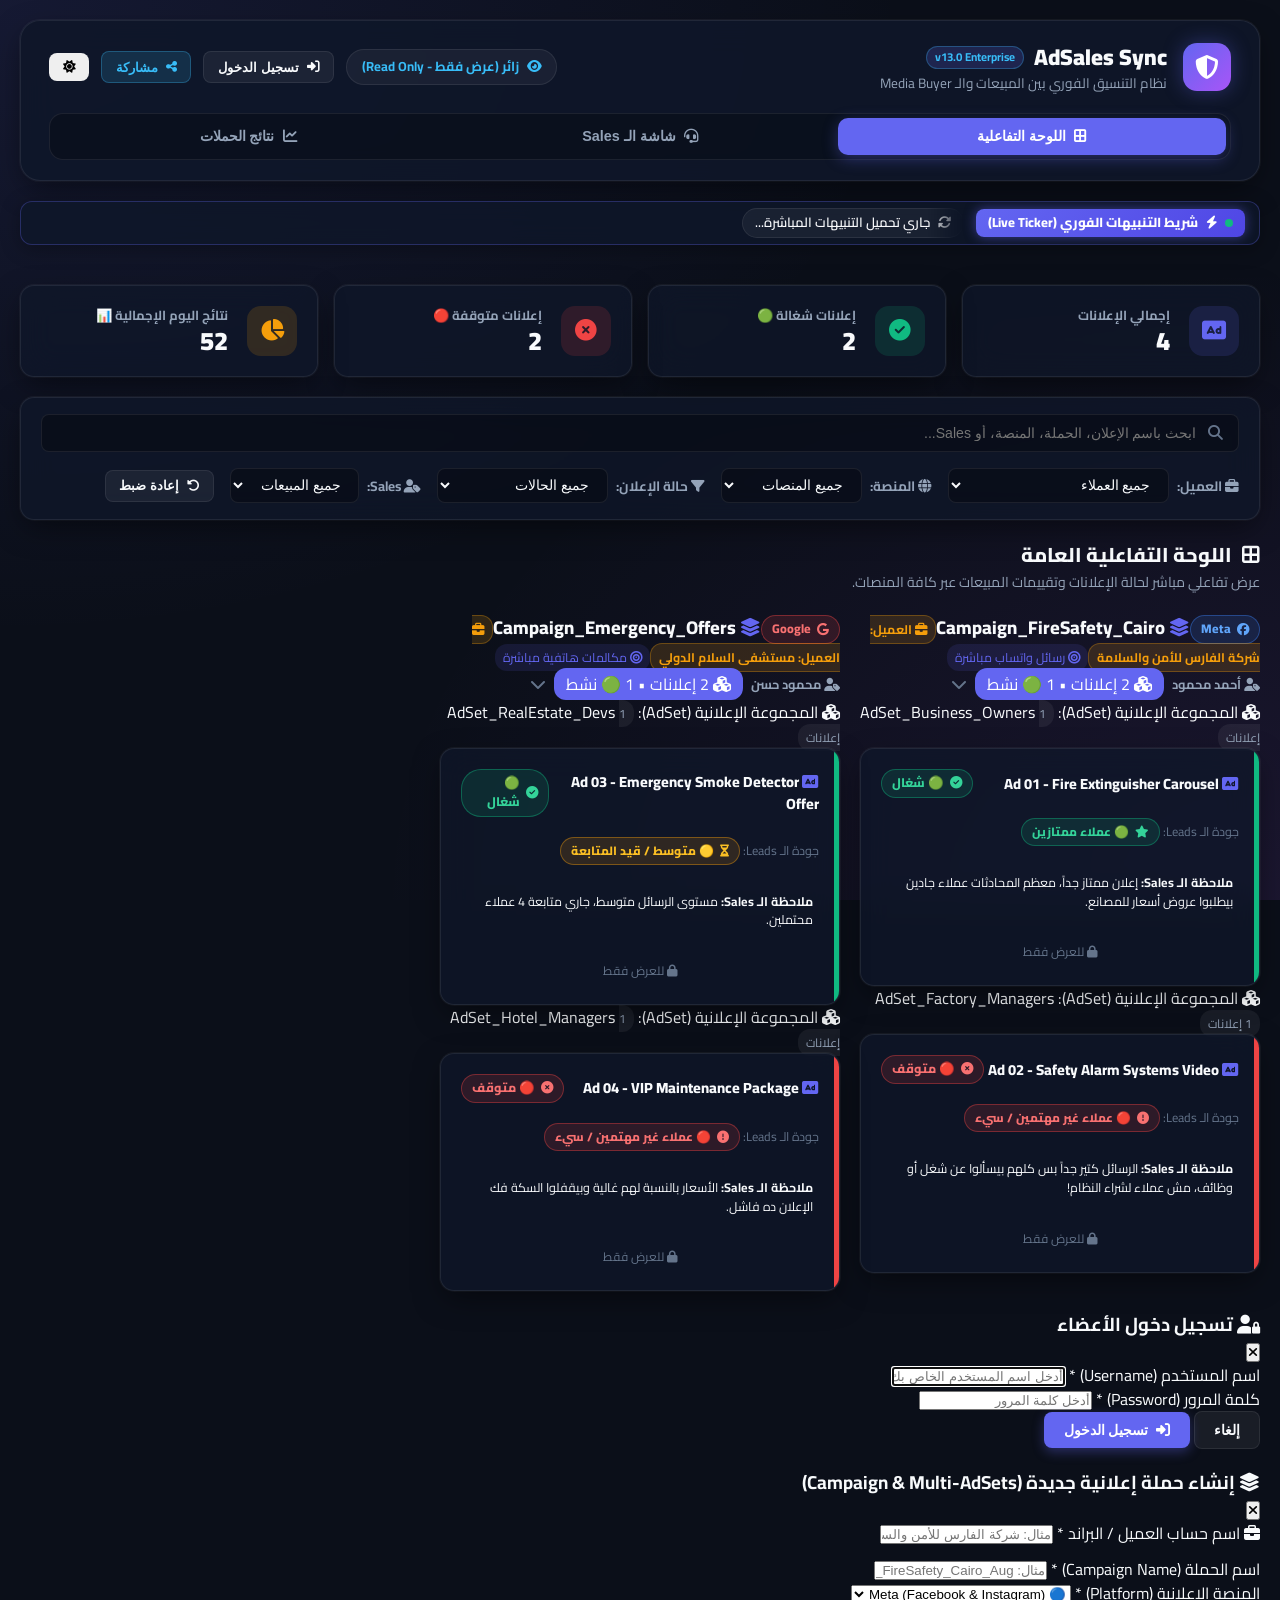
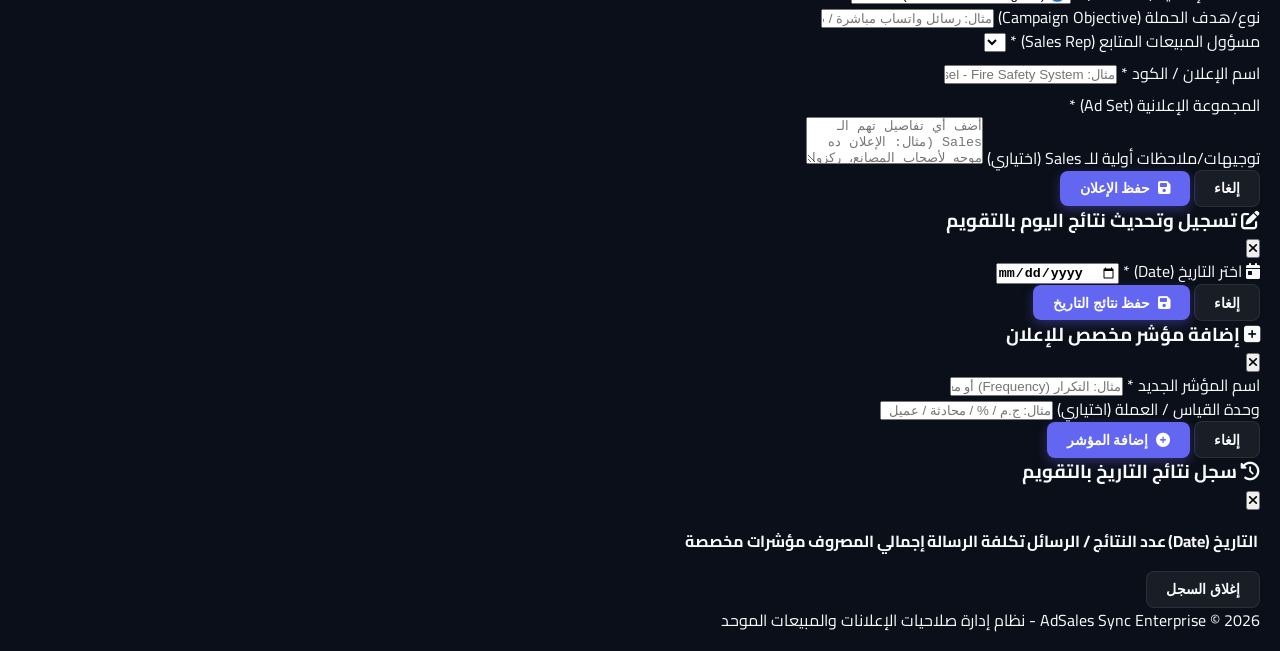
==== index.html @ 321b95de "Add live ticker bar for real-time alerts Added a live real-time activity news ticker bar to display " ====
<!DOCTYPE html>
<html lang="ar" dir="rtl">
<head>
    <meta charset="UTF-8">
    <meta name="viewport" content="width=device-width, initial-scale=1.0, maximum-scale=1.0, user-scalable=no">
    <title>تتبع أداء الإعلانات والمبيعات | AdSales Sync Enterprise</title>
    <meta http-equiv="Cache-Control" content="no-cache, no-store, must-revalidate">
    <meta http-equiv="Pragma" content="no-cache">
    <meta http-equiv="Expires" content="0">
    <script>
        // Force automatic cache invalidation for all users
        (function() {
            var CURRENT_VER = 'v13.0';
            if (localStorage.getItem('adsales_app_ver') !== CURRENT_VER) {
                localStorage.setItem('adsales_app_ver', CURRENT_VER);
                if (window.location.search.indexOf('v=13.0') === -1) {
                    window.location.href = window.location.pathname + '?v=13.0&nocache=' + Date.now();
                }
            }
        })();
    </script>
    <link rel="preconnect" href="https://fonts.googleapis.com">
    <link rel="preconnect" href="https://fonts.gstatic.com" crossorigin>
    <link href="https://fonts.googleapis.com/css2?family=Cairo:wght@400;600;700;800;900&family=Inter:wght@400;500;600;700;800&display=swap" rel="stylesheet">
    <!-- FontAwesome Icons -->
    <link rel="stylesheet" href="https://cdnjs.cloudflare.com/ajax/libs/font-awesome/6.4.0/css/all.min.css">
    <link rel="stylesheet" href="style.css?v=13.0">
</head>
<body class="dark-mode role-viewer">
    <div class="app-container">
        <!-- Main Top Bar Header -->
        <header class="main-header">
            <div class="header-top-row">
                <div class="brand-section">
                    <div class="logo-icon"><i class="fa-solid fa-shield-halved"></i></div>
                    <div class="brand-text">
                        <h1>AdSales Sync <span class="version-tag">v13.0 Enterprise</span></h1>
                        <p>نظام التنسيق الفوري بين المبيعات والـ Media Buyer</p>
                    </div>
                </div>

                <div class="header-actions-row">
                    <!-- Current Active User Badge & Login / Logout Button -->
                    <div class="role-indicator-badge" id="role-badge" onclick="document.getElementById('role-modal').classList.remove('hidden'); return false;" title="انقر لتغيير الصلاحية أو تسجيل الدخول">
                        <i class="fa-solid fa-eye"></i>
                        <span id="role-text">زائر (عرض فقط)</span>
                    </div>

                    <button id="login-role-btn" class="btn btn-secondary btn-sm" onclick="document.getElementById('role-modal').classList.remove('hidden'); return false;"><i class="fa-solid fa-right-to-bracket"></i> تسجيل الدخول</button>
                    <button id="logout-btn" class="btn btn-secondary btn-sm hidden" style="color: #ef4444;"><i class="fa-solid fa-power-off"></i> خروج</button>
                    <button id="add-ad-btn" class="btn btn-primary btn-sm admin-mb-only open-add-ad-modal-btn"><i class="fa-solid fa-plus-circle"></i> + إضافة إعلان</button>
                    <button id="share-link-btn" class="btn btn-share btn-sm" title="نسخ رابط المزامنة"><i class="fa-solid fa-share-nodes"></i> مشاركة</button>
                    <button id="theme-toggle-btn" class="btn btn-icon btn-sm" title="المظهر"><i class="fa-solid fa-sun"></i></button>
                </div>
            </div>

            <!-- Segmented Navigation Tabs -->
            <nav class="view-switcher">
                <button class="nav-btn active" data-view="live-board">
                    <i class="fa-solid fa-border-all"></i> اللوحة التفاعلية
                </button>
                <button class="nav-btn" data-view="sales-view">
                    <i class="fa-solid fa-headset"></i> شاشة الـ Sales
                </button>
                <button class="nav-btn" data-view="results-view">
                    <i class="fa-solid fa-chart-line"></i> نتائج الحملات
                </button>
                <button class="nav-btn admin-mb-only" id="nav-mb-btn" data-view="media-buyer-view">
                    <i class="fa-solid fa-sliders"></i> إدارة الحملات
                </button>
            </nav>
        </header>

        <!-- Live Real-Time Activity News Ticker Bar -->
        <div class="live-ticker-bar">
            <div class="ticker-badge">
                <span class="live-pulse"></span>
                <i class="fa-solid fa-bolt"></i> شريط التنبيهات الفوري (Live Ticker)
            </div>
            <div class="ticker-content-wrapper">
                <div class="ticker-track" id="live-ticker-track">
                    <span class="ticker-item"><i class="fa-solid fa-rotate spin"></i> جاري تحميل التنبيهات المباشرة...</span>
                </div>
            </div>
        </div>

        <!-- Summary Metrics Bar -->
        <section class="metrics-bar">
            <div class="metric-card card-total">
                <div class="metric-icon"><i class="fa-solid fa-rectangle-ad"></i></div>
                <div class="metric-info">
                    <span class="metric-label">إجمالي الإعلانات</span>
                    <h3 id="stat-total-ads">0</h3>
                </div>
            </div>
            <div class="metric-card card-winning">
                <div class="metric-icon"><i class="fa-solid fa-circle-check"></i></div>
                <div class="metric-info">
                    <span class="metric-label">إعلانات شغالة 🟢</span>
                    <h3 id="stat-winning-ads">0</h3>
                </div>
            </div>
            <div class="metric-card card-pause">
                <div class="metric-icon"><i class="fa-solid fa-circle-xmark"></i></div>
                <div class="metric-info">
                    <span class="metric-label">إعلانات متوقفة 🔴</span>
                    <h3 id="stat-pause-ads">0</h3>
                </div>
            </div>
            <div class="metric-card card-testing">
                <div class="metric-icon"><i class="fa-solid fa-chart-pie"></i></div>
                <div class="metric-info">
                    <span class="metric-label">نتائج اليوم الإجمالية 📊</span>
                    <h3 id="stat-results-today">0</h3>
                </div>
            </div>
        </section>

        <!-- Controls & Filters -->
        <section class="controls-bar">
            <div class="search-box">
                <i class="fa-solid fa-magnifying-glass"></i>
                <input type="text" id="search-input" placeholder="ابحث باسم الإعلان، الحملة، المنصة، أو Sales...">
            </div>

            <div class="filter-group">
                <div class="filter-item">
                    <label for="filter-client"><i class="fa-solid fa-briefcase"></i> العميل:</label>
                    <select id="filter-client">
                        <option value="all">جميع العملاء</option>
                    </select>
                </div>
                <div class="filter-item">
                    <label for="filter-platform"><i class="fa-solid fa-globe"></i> المنصة:</label>
                    <select id="filter-platform">
                        <option value="all">جميع المنصات</option>
                        <option value="meta">Meta (FB & IG)</option>
                        <option value="google">Google Ads</option>
                        <option value="tiktok">TikTok</option>
                        <option value="snapchat">Snapchat</option>
                        <option value="linkedin">LinkedIn</option>
                        <option value="twitter">X (Twitter)</option>
                    </select>
                </div>

                <div class="filter-item">
                    <label for="filter-status"><i class="fa-solid fa-filter"></i> حالة الإعلان:</label>
                    <select id="filter-status">
                        <option value="all">جميع الحالات</option>
                        <option value="active">🟢 شغال (Active)</option>
                        <option value="pause">🔴 متوقف (Paused)</option>
                    </select>
                </div>

                <div class="filter-item">
                    <label for="filter-sales"><i class="fa-solid fa-user-tag"></i> Sales:</label>
                    <select id="filter-sales">
                        <option value="all">الجميع</option>
                    </select>
                </div>

                <button id="reset-filters-btn" class="btn btn-secondary btn-sm"><i class="fa-solid fa-rotate-left"></i> إعادة ضبط</button>
            </div>
        </section>

        <!-- MAIN CONTENT PANELS -->
        <main class="main-content">
            
            <!-- VIEW 1: LIVE INTERACTIVE BOARD -->
            <section id="view-live-board" class="view-panel active">
                <div class="panel-header">
                    <h2><i class="fa-solid fa-fire-flame-curved"></i> قرارات الـ Media Buyer الفورية</h2>
                    <p>عرض تفاعلي مباشر لحالة الإعلانات وتقييمات المبيعات الحية عبر كل المنصات.</p>
                </div>
                
                <div id="live-ads-grid" class="ads-grid">
                    <!-- Dynamic Cards -->
                </div>
            </section>

            <!-- VIEW 2: SALES / CRM FEEDBACK VIEW -->
            <section id="view-sales-view" class="view-panel">
                <div class="panel-header">
                    <h2><i class="fa-solid fa-headset"></i> شاشة الـ Sales (تقييم جودة الـ Leads والتوجيه)</h2>
                    <p>قم بتحديد جودة المحادثات لكل إعلان وكتابة ملاحظاتك للميديا باير (خاص بحسابات Sales أو Admin).</p>
                </div>

                <!-- Desktop Table View -->
                <div class="table-responsive desktop-only">
                    <table class="data-table">
                        <thead>
                            <tr>
                                <th>المنصة</th>
                                <th>الإعلان والهدف</th>
                                <th>الحملة والمجموعة</th>
                                <th>الـ Sales</th>
                                <th>جودة الـ Leads (تقييمك)</th>
                                <th>حالة الإعلان (تنفيذ الميديا باير)</th>
                                <th>ملاحظاتك للميديا باير</th>
                                <th>التحديث</th>
                            </tr>
                        </thead>
                        <tbody id="sales-table-body">
                            <!-- Dynamic Rows -->
                        </tbody>
                    </table>
                </div>

                <!-- Mobile Card View for Sales -->
                <div id="sales-mobile-cards" class="sales-mobile-grid mobile-only">
                    <!-- Dynamic Mobile Cards -->
                </div>
            </section>

            <!-- VIEW 3: CAMPAIGN RESULTS & DAILY METRICS BOARD (NEW!) -->
            <section id="view-results-view" class="view-panel">
                <div class="panel-header" style="display: flex; justify-content: space-between; align-items: center; flex-wrap: wrap; gap: 12px;">
                    <div>
                        <h2><i class="fa-solid fa-chart-line"></i> نتائج الحملات (Campaign Results)</h2>
                        <p>تقرير مباشر لعدد الرسائل/النتائج، تكلفة الرسالة، وإجمالي المصروف اليومي لكل إعلان بدون الحاجة لإرسال Screenshots.</p>
                    </div>
                    <div style="display: flex; gap: 10px; align-items: center; flex-wrap: wrap;">
                        <div style="display: flex; align-items: center; gap: 6px; background: rgba(255,255,255,0.06); padding: 6px 12px; border-radius: 8px; border: 1px solid var(--border-color);">
                            <label for="results-date-picker" style="font-size: 0.82rem; font-weight: 700; color: var(--text-secondary);"><i class="fa-solid fa-calendar-days"></i> تاريخ التقرير:</label>
                            <input type="date" id="results-date-picker" style="background: transparent; color: var(--text-color); border: none; font-size: 0.85rem; font-weight: 700; font-family: inherit; cursor: pointer;">
                        </div>
                    </div>
                </div>

                <!-- Desktop Results Data Table -->
                <div class="table-responsive desktop-only">
                    <table class="data-table">
                        <thead>
                            <tr id="results-table-header">
                                <th>المنصة</th>
                                <th>الإعلان والهدف</th>
                                <th>الحملة والمجموعة</th>
                                <th>التاريخ (انقر للتغيير بالتقويم)</th>
                                <th>عدد الرسائل (النتيجة الرئيسية)</th>
                                <th>المؤشرات المخصصة (إضافة/حذف)</th>
                                <th>إجراءات التقويم والنتائج</th>
                            </tr>
                        </thead>
                        <tbody id="results-table-body">
                            <!-- Dynamic Results Rows -->
                        </tbody>
                    </table>
                </div>

                <!-- Mobile Results Cards -->
                <div id="results-mobile-cards" class="sales-mobile-grid mobile-only">
                    <!-- Dynamic Mobile Results Cards -->
                </div>
            </section>

            <!-- VIEW 4: MEDIA BUYER MANAGEMENT VIEW -->
            <section id="view-media-buyer-view" class="view-panel">
                <div class="panel-header" style="display: flex; justify-content: space-between; align-items: center; flex-wrap: wrap; gap: 12px;">
                    <div>
                        <h2><i class="fa-solid fa-sliders"></i> إدارة وتعيين الإعلانات (Media Buyer & Admin Desk)</h2>
                        <p>إضافة وتعديل بيانات الإعلانات وتحديد المنصة والهدف وتعيين الـ Sales.</p>
                    </div>
                    <button class="btn btn-primary btn-md admin-mb-only open-add-ad-modal-btn"><i class="fa-solid fa-plus-circle"></i> + إضافة إعلان جديد</button>
                </div>

                <div class="table-responsive">
                    <table class="data-table">
                        <thead>
                            <tr>
                                <th>المنصة</th>
                                <th>اسم الإعلان والهدف</th>
                                <th>المجموعة الإعلانية</th>
                                <th>الحملة</th>
                                <th>الـ Sales</th>
                                <th>تقييم المبيعات</th>
                                <th>حالة الإعلان</th>
                                <th>إجراءات الإيقاف/التشغيل</th>
                            </tr>
                        </thead>
                        <tbody id="media-buyer-table-body">
                            <!-- Dynamic Rows -->
                        </tbody>
                    </table>
                </div>
            </section>

        </main>

        <!-- USERNAME & PASSWORD LOGIN MODAL -->
        <div id="role-modal" class="modal-overlay hidden">
            <div class="modal-content" style="max-width: 440px;">
                <div class="modal-header">
                    <h3><i class="fa-solid fa-user-lock"></i> تسجيل دخول الأعضاء</h3>
                    <button id="close-role-modal-btn" class="close-btn" onclick="document.getElementById('role-modal').classList.add('hidden');"><i class="fa-solid fa-xmark"></i></button>
                </div>
                <form id="role-form">
                    <div class="form-group">
                        <label for="login-username">اسم المستخدم (Username) <span class="required">*</span></label>
                        <input type="text" id="login-username" placeholder="أدخل اسم المستخدم الخاص بك" required autofocus>
                    </div>

                    <div class="form-group">
                        <label for="login-password">كلمة المرور (Password) <span class="required">*</span></label>
                        <input type="password" id="login-password" placeholder="أدخل كلمة المرور" required>
                    </div>

                    <div class="modal-footer">
                        <button type="button" id="cancel-role-modal-btn" class="btn btn-secondary" onclick="document.getElementById('role-modal').classList.add('hidden');">إلغاء</button>
                        <button type="submit" class="btn btn-primary"><i class="fa-solid fa-right-to-bracket"></i> تسجيل الدخول</button>
                    </div>
                </form>
            </div>
        </div>

        <!-- ADD / EDIT CAMPAIGN & ADSETS MODAL -->
        <div id="ad-modal" class="modal-overlay hidden">
            <div class="modal-content" style="max-width: 720px;">
                <div class="modal-header">
                    <h3 id="modal-title"><i class="fa-solid fa-layer-group"></i> إنشاء حملة إعلانية جديدة (Campaign & Multi-AdSets)</h3>
                    <button id="close-modal-btn" class="close-btn" onclick="document.getElementById('ad-modal').classList.add('hidden');"><i class="fa-solid fa-xmark"></i></button>
                </div>
                <form id="ad-form">
                    <input type="hidden" id="ad-id">
                    
                    <!-- Campaign General Info -->
                    <div class="form-group" style="margin-bottom: 12px;">
                        <label for="ad-client"><i class="fa-solid fa-briefcase"></i> اسم حساب العميل / البراند <span class="required">*</span></label>
                        <input type="text" id="ad-client" placeholder="مثال: شركة الفارس للأمن والسلامة / عيادات الشفاء / متجر الأناقة" required>
                    </div>
                    <div class="form-row">
                        <div class="form-group">
                            <label for="ad-campaign">اسم الحملة (Campaign Name) <span class="required">*</span></label>
                            <input type="text" id="ad-campaign" placeholder="مثال: Campaign_FireSafety_Cairo_Aug" required>
                        </div>
                        <div class="form-group">
                            <label for="ad-platform">المنصة الإعلانية (Platform) <span class="required">*</span></label>
                            <select id="ad-platform" required>
                                <option value="meta">🔵 Meta (Facebook & Instagram)</option>
                                <option value="google">🔴 Google Ads / YouTube</option>
                                <option value="tiktok">🎵 TikTok</option>
                                <option value="snapchat">🟡 Snapchat</option>
                                <option value="linkedin">🔷 LinkedIn</option>
                                <option value="twitter">🔲 X (Twitter)</option>
                            </select>
                        </div>
                    </div>

                    <div class="form-row">
                        <div class="form-group">
                            <label for="ad-objective">نوع/هدف الحملة (Campaign Objective)</label>
                            <input type="text" id="ad-objective" placeholder="مثال: رسائل واتساب مباشرة / صفحة هبوط + زر واتس / Lead Form">
                        </div>
                        <div class="form-group">
                            <label for="ad-sales">مسؤول المبيعات المتابع (Sales Rep) <span class="required">*</span></label>
                            <select id="ad-sales" required>
                                <!-- Dynamically populated from registered sales accounts -->
                            </select>
                        </div>
                    </div>

                    <!-- Single Ad Edit Field (Only shown when editing an existing single ad) -->
                    <div id="single-ad-edit-fields" class="hidden">
                        <div class="form-group" style="margin-top: 8px;">
                            <label for="ad-name">اسم الإعلان / الكود <span class="required">*</span></label>
                            <input type="text" id="ad-name" placeholder="مثال: Ad 01 - Carousel - Fire Safety System">
                        </div>
                        <div class="form-group" style="margin-top: 8px;">
                            <label for="ad-adset">المجموعة الإعلانية (Ad Set) <span class="required">*</span></label>
                    </div>

                    <div class="form-group">
                        <label for="ad-notes">توجيهات/ملاحظات أولية للـ Sales (اختياري)</label>
                        <textarea id="ad-notes" rows="3" placeholder="أضف أي تفاصيل تهم الـ Sales (مثال: الإعلان ده موجه لأصحاب المصانع، ركزوا على عروض الأسعار)..."></textarea>
                    </div>

                    <div class="modal-footer">
                        <button type="button" id="cancel-modal-btn" class="btn btn-secondary" onclick="document.getElementById('ad-modal').classList.add('hidden');">إلغاء</button>
                        <button type="submit" class="btn btn-primary"><i class="fa-solid fa-floppy-disk"></i> حفظ الإعلان</button>
                    </div>
                </form>
            </div>
        </div>

        <!-- DAILY RESULT ENTRY MODAL (FOR MEDIA BUYER) -->
        <div id="daily-result-modal" class="modal-overlay hidden">
            <div class="modal-content" style="max-width: 520px;">
                <div class="modal-header">
                    <h3><i class="fa-solid fa-pen-to-square"></i> تسجيل وتحديث نتائج اليوم بالتقويم</h3>
                    <button class="close-btn" onclick="document.getElementById('daily-result-modal').classList.add('hidden');"><i class="fa-solid fa-xmark"></i></button>
                </div>
                <form id="daily-result-form">
                    <input type="hidden" id="entry-ad-id">
                    
                    <div class="form-group">
                        <label for="entry-date"><i class="fa-solid fa-calendar-day"></i> اختر التاريخ (Date) <span class="required">*</span></label>
                        <input type="date" id="entry-date" required style="font-weight:700;">
                    </div>

                    <div id="dynamic-metrics-inputs-container">
                        <!-- Dynamically filled fields based on ad metricsConfig -->
                    </div>

                    <div class="modal-footer">
                        <button type="button" class="btn btn-secondary" onclick="document.getElementById('daily-result-modal').classList.add('hidden');">إلغاء</button>
                        <button type="submit" class="btn btn-primary"><i class="fa-solid fa-floppy-disk"></i> حفظ نتائج التاريخ</button>
                    </div>
                </form>
            </div>
        </div>

        <!-- ADD CUSTOM METRIC MODAL (FOR MEDIA BUYER) -->
        <div id="custom-metric-modal" class="modal-overlay hidden">
            <div class="modal-content" style="max-width: 460px;">
                <div class="modal-header">
                    <h3><i class="fa-solid fa-plus-square"></i> إضافة مؤشر مخصص للإعلان</h3>
                    <button class="close-btn" onclick="document.getElementById('custom-metric-modal').classList.add('hidden');"><i class="fa-solid fa-xmark"></i></button>
                </div>
                <form id="custom-metric-form">
                    <input type="hidden" id="metric-ad-id">
                    
                    <div class="form-group">
                        <label for="metric-label">اسم المؤشر الجديد <span class="required">*</span></label>
                        <input type="text" id="metric-label" placeholder="مثال: التكرار (Frequency) أو معدل النقر (CTR) أو المبيعات" required>
                    </div>

                    <div class="form-group">
                        <label for="metric-unit">وحدة القياس / العملة (اختياري)</label>
                        <input type="text" id="metric-unit" placeholder="مثال: ج.م / % / محادثة / عميل">
                    </div>

                    <div class="modal-footer">
                        <button type="button" class="btn btn-secondary" onclick="document.getElementById('custom-metric-modal').classList.add('hidden');">إلغاء</button>
                        <button type="submit" class="btn btn-primary"><i class="fa-solid fa-plus-circle"></i> إضافة المؤشر</button>
                    </div>
                </form>
            </div>
        </div>

        <!-- HISTORICAL LOG MODAL (FOR ALL USERS) -->
        <div id="history-modal" class="modal-overlay hidden">
            <div class="modal-content" style="max-width: 700px;">
                <div class="modal-header">
                    <h3 id="history-modal-title"><i class="fa-solid fa-clock-rotate-left"></i> سجل نتائج التاريخ بالتقويم</h3>
                    <button class="close-btn" onclick="document.getElementById('history-modal').classList.add('hidden');"><i class="fa-solid fa-xmark"></i></button>
                </div>
                <div style="padding: 1rem 0;">
                    <div class="table-responsive">
                        <table class="data-table">
                            <thead>
                                <tr id="history-table-header">
                                    <th>التاريخ (Date)</th>
                                    <th>عدد النتائج / الرسائل</th>
                                    <th>تكلفة الرسالة</th>
                                    <th>إجمالي المصروف</th>
                                    <th>مؤشرات مخصصة</th>
                                </tr>
                            </thead>
                            <tbody id="history-table-body">
                                <!-- Dynamic History Rows -->
                            </tbody>
                        </table>
                    </div>
                </div>
                <div class="modal-footer">
                    <button type="button" class="btn btn-secondary" onclick="document.getElementById('history-modal').classList.add('hidden');">إغلاق السجل</button>
                </div>
            </div>
        </div>

        <footer class="app-footer">
            <p>AdSales Sync Enterprise &copy; 2026 - نظام إدارة صلاحيات الإعلانات والمبيعات الموحد</p>
        </footer>
    </div>

    <script src="app.js?v=13.0"></script>
</body>
</html>
---- style.css ----
/* ==========================================================================
   ADSALES SYNC ENTERPRISE - PERFECTED DESIGN SYSTEM & THEME TOKENS (v13.0)
   ========================================================================== */

:root {
    /* Core Color Ramps (OKLCH / HSL Tailored) */
    --primary-color: #6366f1;
    --primary-hover: #4f46e5;
    --primary-glow: rgba(99, 102, 241, 0.35);
    --accent-blue: #38bdf8;
    --accent-purple: #a855f7;
    --accent-green: #10b981;
    --accent-red: #ef4444;
    --accent-amber: #f59e0b;
    
    /* Status Badges */
    --status-winning-bg: rgba(16, 185, 129, 0.14);
    --status-winning-border: rgba(16, 185, 129, 0.4);
    --status-winning-text: #34d399;
    
    --status-pause-bg: rgba(239, 68, 68, 0.14);
    --status-pause-border: rgba(239, 68, 68, 0.4);
    --status-pause-text: #f87171;

    --status-testing-bg: rgba(245, 158, 11, 0.14);
    --status-testing-border: rgba(245, 158, 11, 0.4);
    --status-testing-text: #fbbf24;

    /* Theme System - Dark Baseline (Default) */
    --bg-main: #0b0f19;
    --bg-card: rgba(15, 23, 42, 0.75);
    --bg-header: rgba(15, 23, 42, 0.9);
    --glass-backdrop: blur(16px);
    --border-color: rgba(255, 255, 255, 0.08);
    --border-hover: rgba(99, 102, 241, 0.4);
    --text-primary: #f8fafc;
    --text-secondary: #94a3b8;
    --text-muted: #64748b;
    --shadow-card: 0 10px 30px -5px rgba(0, 0, 0, 0.5), 0 0 0 1px rgba(255, 255, 255, 0.05);

    /* Layout & Geometry */
    --radius-sm: 8px;
    --radius-md: 14px;
    --radius-lg: 20px;
    --font-ar: 'Cairo', system-ui, -apple-system, sans-serif;
    --font-en: 'Inter', system-ui, -apple-system, sans-serif;
}

body.light-mode {
    --bg-main: #f8fafc;
    --bg-card: rgba(255, 255, 255, 0.85);
    --bg-header: rgba(255, 255, 255, 0.95);
    --border-color: rgba(0, 0, 0, 0.08);
    --border-hover: rgba(99, 102, 241, 0.4);
    --text-primary: #0f172a;
    --text-secondary: #475569;
    --text-muted: #94a3b8;
    --shadow-card: 0 10px 25px -5px rgba(0, 0, 0, 0.08), 0 0 0 1px rgba(0, 0, 0, 0.05);
}

* { box-sizing: border-box; margin: 0; padding: 0; }

body {
    font-family: var(--font-ar);
    background-color: var(--bg-main);
    color: var(--text-primary);
    line-height: 1.5;
    min-height: 100vh;
    overflow-x: hidden;
    background-image: 
        radial-gradient(at 0% 0%, rgba(99, 102, 241, 0.12) 0px, transparent 50%),
        radial-gradient(at 100% 100%, rgba(168, 85, 247, 0.1) 0px, transparent 50%);
    background-attachment: fixed;
}

.app-container {
    max-width: 1480px;
    margin: 0 auto;
    padding: 1.25rem;
    display: flex;
    flex-direction: column;
    gap: 1.25rem;
}

.main-header {
    background: var(--bg-header);
    backdrop-filter: var(--glass-backdrop);
    border: 1px solid var(--border-color);
    border-radius: var(--radius-lg);
    padding: 1.25rem 1.75rem;
    box-shadow: var(--shadow-card);
    display: flex;
    flex-direction: column;
    gap: 1.25rem;
}

.header-top-row {
    display: flex;
    justify-content: space-between;
    align-items: center;
}

.brand-section { display: flex; align-items: center; gap: 1rem; }
.logo-icon {
    width: 48px; height: 48px;
    background: linear-gradient(135deg, var(--primary-color), var(--accent-purple));
    border-radius: 14px;
    display: flex; align-items: center; justify-content: center;
    font-size: 1.5rem; color: #ffffff;
    box-shadow: 0 0 20px var(--primary-glow);
}

.brand-text h1 { font-size: 1.4rem; font-weight: 900; display: flex; align-items: center; gap: 0.6rem; }
.version-tag { font-size: 0.72rem; padding: 2px 8px; background: rgba(99, 102, 241, 0.2); color: var(--accent-blue); border-radius: 20px; font-weight: 700; border: 1px solid rgba(56, 189, 248, 0.3); }
.brand-text p { font-size: 0.85rem; color: var(--text-secondary); margin-top: -2px; }

.header-actions-row { display: flex; align-items: center; gap: 0.75rem; }

.role-indicator-badge {
    display: flex; align-items: center; gap: 0.5rem;
    background: rgba(255, 255, 255, 0.05);
    border: 1px solid var(--border-color);
    padding: 0.45rem 0.9rem;
    border-radius: 30px;
    font-size: 0.82rem; font-weight: 700;
    color: var(--accent-blue);
    cursor: pointer; transition: all 0.2s ease;
}

.role-indicator-badge:hover { background: rgba(56, 189, 248, 0.15); border-color: var(--accent-blue); }

.view-switcher {
    display: flex;
    background: rgba(0, 0, 0, 0.25);
    border-radius: var(--radius-md);
    padding: 4px;
    gap: 4px;
    border: 1px solid var(--border-color);
}

.nav-btn {
    flex: 1;
    background: transparent;
    border: none;
    color: var(--text-secondary);
    padding: 0.65rem 1rem;
    font-size: 0.9rem;
    font-weight: 800;
    border-radius: 10px;
    cursor: pointer;
    transition: all 0.25s ease;
    display: flex; align-items: center; justify-content: center; gap: 0.5rem;
}

.nav-btn:hover { color: var(--text-primary); background: rgba(255, 255, 255, 0.04); }
.nav-btn.active {
    background: var(--primary-color);
    color: #ffffff;
    box-shadow: 0 4px 15px var(--primary-glow);
}

.metrics-bar {
    display: grid;
    grid-template-columns: repeat(auto-fit, minmax(230px, 1fr));
    gap: 1rem;
}

.metric-card {
    background: var(--bg-card);
    backdrop-filter: var(--glass-backdrop);
    border: 1px solid var(--border-color);
    border-radius: var(--radius-md);
    padding: 1.25rem;
    display: flex; align-items: center; gap: 1.2rem;
    box-shadow: var(--shadow-card);
    transition: transform 0.2s ease, border-color 0.2s ease;
}

.metric-card:hover { transform: translateY(-2px); border-color: var(--border-hover); }

.metric-icon {
    width: 50px; height: 50px;
    border-radius: 14px;
    display: flex; align-items: center; justify-content: center;
    font-size: 1.35rem;
}

.card-total .metric-icon { background: rgba(99, 102, 241, 0.15); color: var(--primary-color); }
.card-winning .metric-icon { background: rgba(16, 185, 129, 0.15); color: var(--accent-green); }
.card-pause .metric-icon { background: rgba(239, 68, 68, 0.15); color: var(--accent-red); }
.card-testing .metric-icon { background: rgba(245, 158, 11, 0.15); color: var(--accent-amber); }

.metric-info { display: flex; flex-direction: column; }
.metric-label { font-size: 0.82rem; color: var(--text-secondary); font-weight: 700; }
.metric-info h3 { font-size: 1.6rem; font-weight: 900; line-height: 1.1; margin-top: 2px; }

.controls-bar {
    background: var(--bg-card);
    backdrop-filter: var(--glass-backdrop);
    border: 1px solid var(--border-color);
    border-radius: var(--radius-md);
    padding: 1rem 1.25rem;
    display: flex;
    justify-content: space-between;
    align-items: center;
    gap: 1rem;
    box-shadow: var(--shadow-card);
    flex-wrap: wrap;
}

.search-box {
    flex: 1;
    min-width: 260px;
    position: relative;
    display: flex;
    align-items: center;
}

.search-box i { position: absolute; right: 1rem; color: var(--text-muted); font-size: 0.95rem; }
.search-box input {
    width: 100%;
    background: rgba(0, 0, 0, 0.3);
    border: 1px solid var(--border-color);
    border-radius: var(--radius-sm);
    padding: 0.65rem 2.6rem 0.65rem 1rem;
    color: var(--text-primary);
    font-size: 0.88rem;
    outline: none;
    transition: all 0.2s ease;
}

.search-box input:focus { border-color: var(--primary-color); box-shadow: 0 0 12px var(--primary-glow); }

.filter-group { display: flex; align-items: center; gap: 1rem; flex-wrap: wrap; }
.filter-item { display: flex; align-items: center; gap: 0.5rem; font-size: 0.85rem; font-weight: 700; color: var(--text-secondary); }
.filter-item select {
    background: rgba(0, 0, 0, 0.3);
    border: 1px solid var(--border-color);
    border-radius: var(--radius-sm);
    padding: 0.5rem 0.85rem;
    color: var(--text-primary);
    font-size: 0.85rem;
    outline: none;
    cursor: pointer;
}

.btn {
    display: inline-flex; align-items: center; justify-content: center; gap: 0.5rem;
    padding: 0.6rem 1.2rem;
    border-radius: var(--radius-sm);
    font-size: 0.88rem; font-weight: 700;
    cursor: pointer; transition: all 0.2s ease; border: none; outline: none;
}

.btn-primary { background: var(--primary-color); color: #ffffff; box-shadow: 0 4px 12px var(--primary-glow); }
.btn-primary:hover { background: var(--primary-hover); transform: translateY(-1px); }

.btn-secondary { background: rgba(255, 255, 255, 0.06); color: var(--text-primary); border: 1px solid var(--border-color); }
.btn-secondary:hover { background: rgba(255, 255, 255, 0.12); }

.btn-share { background: rgba(56, 189, 248, 0.15); color: #38bdf8; border: 1px solid rgba(56, 189, 248, 0.3); }
.btn-share:hover { background: rgba(56, 189, 248, 0.25); }

.btn-sm { padding: 0.45rem 0.85rem; font-size: 0.8rem; }
.btn-md { padding: 0.65rem 1.25rem; font-size: 0.88rem; }

.main-content { min-height: 500px; }

.view-panel { display: none; }
.view-panel.active { display: block; animation: fadeIn 0.3s ease; }

@keyframes fadeIn { from { opacity: 0; transform: translateY(6px); } to { opacity: 1; transform: translateY(0); } }

.panel-header { margin-bottom: 1.25rem; }
.panel-header h2 { font-size: 1.25rem; font-weight: 800; display: flex; align-items: center; gap: 0.6rem; }
.panel-header p { font-size: 0.88rem; color: var(--text-secondary); margin-top: 2px; }

.ads-grid {
    display: grid;
    grid-template-columns: repeat(auto-fill, minmax(320px, 1fr));
    gap: 1.25rem;
}

.ad-card {
    background: var(--bg-card);
    backdrop-filter: var(--glass-backdrop);
    border: 1px solid var(--border-color);
    border-radius: var(--radius-md);
    padding: 1.25rem;
    box-shadow: var(--shadow-card);
    display: flex; flex-direction: column; gap: 1rem;
    position: relative;
    overflow: hidden;
    transition: transform 0.25s ease, border-color 0.25s ease;
}

.ad-card:hover { transform: translateY(-3px); border-color: var(--border-hover); }

.ad-card::before {
    content: ''; position: absolute; top: 0; right: 0; bottom: 0; width: 5px;
}

.ad-card.status-winning::before { background: var(--accent-green); }
.ad-card.status-pause::before { background: var(--accent-red); }
.ad-card.status-testing::before { background: var(--accent-amber); }

.status-badge {
    display: inline-flex; align-items: center; gap: 6px;
    padding: 4px 10px; border-radius: 20px;
    font-size: 0.78rem; font-weight: 800;
}

.badge-winning { background: var(--status-winning-bg); color: var(--status-winning-text); border: 1px solid var(--status-winning-border); }
.badge-pause { background: var(--status-pause-bg); color: var(--status-pause-text); border: 1px solid var(--status-pause-border); }
.badge-testing { background: var(--status-testing-bg); color: var(--status-testing-text); border: 1px solid var(--status-testing-border); }

/* Real-time Activity Ticker Styling (v13.0 Live News Flash) */
.live-ticker-bar {
    display: flex;
    align-items: center;
    background: rgba(15, 23, 42, 0.85);
    border: 1px solid rgba(99, 102, 241, 0.3);
    border-radius: 12px;
    padding: 6px 14px;
    margin-bottom: 1.25rem;
    overflow: hidden;
    backdrop-filter: blur(12px);
    box-shadow: 0 4px 20px rgba(0, 0, 0, 0.3);
    position: relative;
}

.ticker-badge {
    display: flex;
    align-items: center;
    gap: 8px;
    background: linear-gradient(135deg, #6366f1, #4f46e5);
    color: #ffffff;
    font-size: 0.82rem;
    font-weight: 800;
    padding: 4px 12px;
    border-radius: 8px;
    white-space: nowrap;
    z-index: 2;
    box-shadow: 0 0 12px rgba(99, 102, 241, 0.5);
}

.live-pulse {
    width: 8px;
    height: 8px;
    background-color: #10b981;
    border-radius: 50%;
    box-shadow: 0 0 0 rgba(16, 185, 129, 0.7);
    animation: pulseGlow 1.5s infinite;
}

@keyframes pulseGlow {
    0% {
        box-shadow: 0 0 0 0 rgba(16, 185, 129, 0.7);
    }
    70% {
        box-shadow: 0 0 0 8px rgba(16, 185, 129, 0);
    }
    100% {
        box-shadow: 0 0 0 0 rgba(16, 185, 129, 0);
    }
}

.ticker-content-wrapper {
    flex: 1;
    overflow: hidden;
    position: relative;
    margin-right: 12px;
    mask-image: linear-gradient(to right, transparent, black 4%, black 96%, transparent);
}

.ticker-track {
    display: inline-flex;
    align-items: center;
    gap: 24px;
    white-space: nowrap;
    animation: marquee 40s linear infinite;
}

.ticker-track:hover {
    animation-play-state: paused;
}

@keyframes marquee {
    0% { transform: translateX(0); }
    100% { transform: translateX(-50%); }
}

.ticker-item {
    display: inline-flex;
    align-items: center;
    gap: 8px;
    font-size: 0.83rem;
    font-weight: 600;
    color: var(--text-primary);
    background: rgba(255, 255, 255, 0.05);
    padding: 4px 12px;
    border-radius: 20px;
    border: 1px solid rgba(255, 255, 255, 0.08);
}

.ticker-item .ticker-time {
    font-size: 0.74rem;
    color: var(--accent-blue);
    font-weight: 700;
    background: rgba(99, 102, 241, 0.15);
    padding: 1px 6px;
    border-radius: 6px;
}

.ticker-item .ticker-user {
    color: #facc15;
    font-weight: 800;
}

.ticker-item .ticker-action {
    color: #34d399;
}
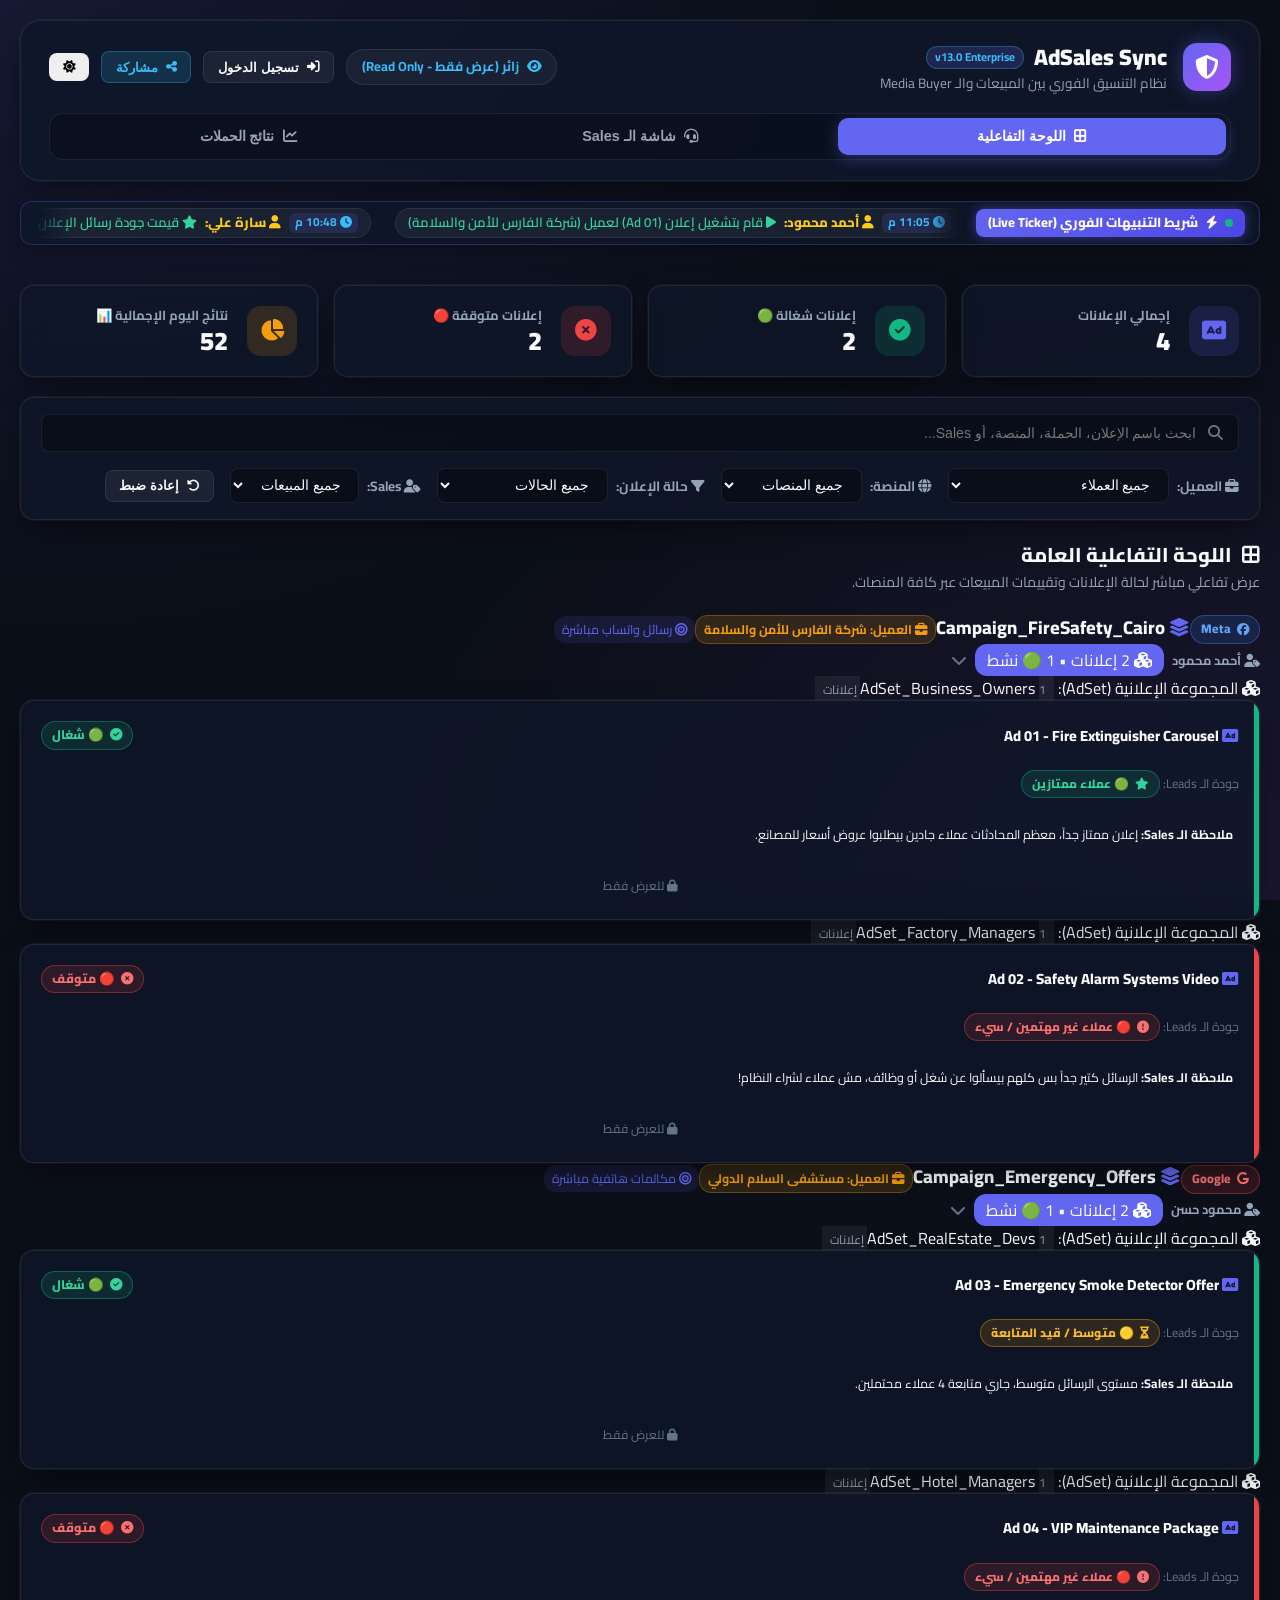
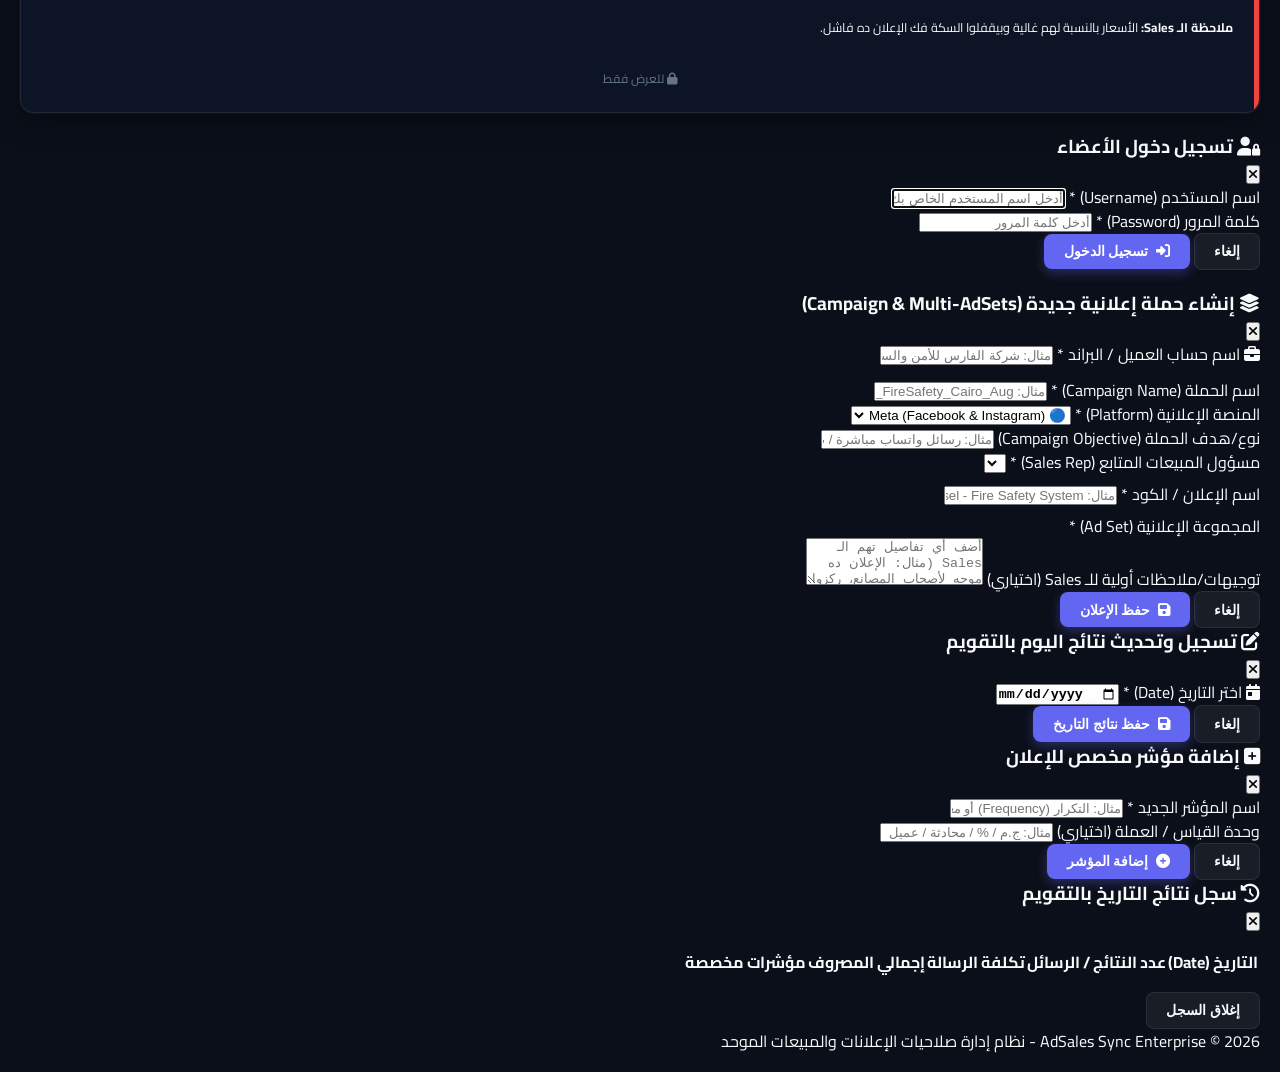
==== commit 6f59ef44: "Change live ads grid container class name" ====
--- a/index.html
+++ b/index.html
@@ -173,7 +173,7 @@
                     <p>عرض تفاعلي مباشر لحالة الإعلانات وتقييمات المبيعات الحية عبر كل المنصات.</p>
                 </div>
                 
-                <div id="live-ads-grid" class="ads-grid">
+                <div id="live-ads-grid" class="campaigns-stack-container">
                     <!-- Dynamic Cards -->
                 </div>
             </section>
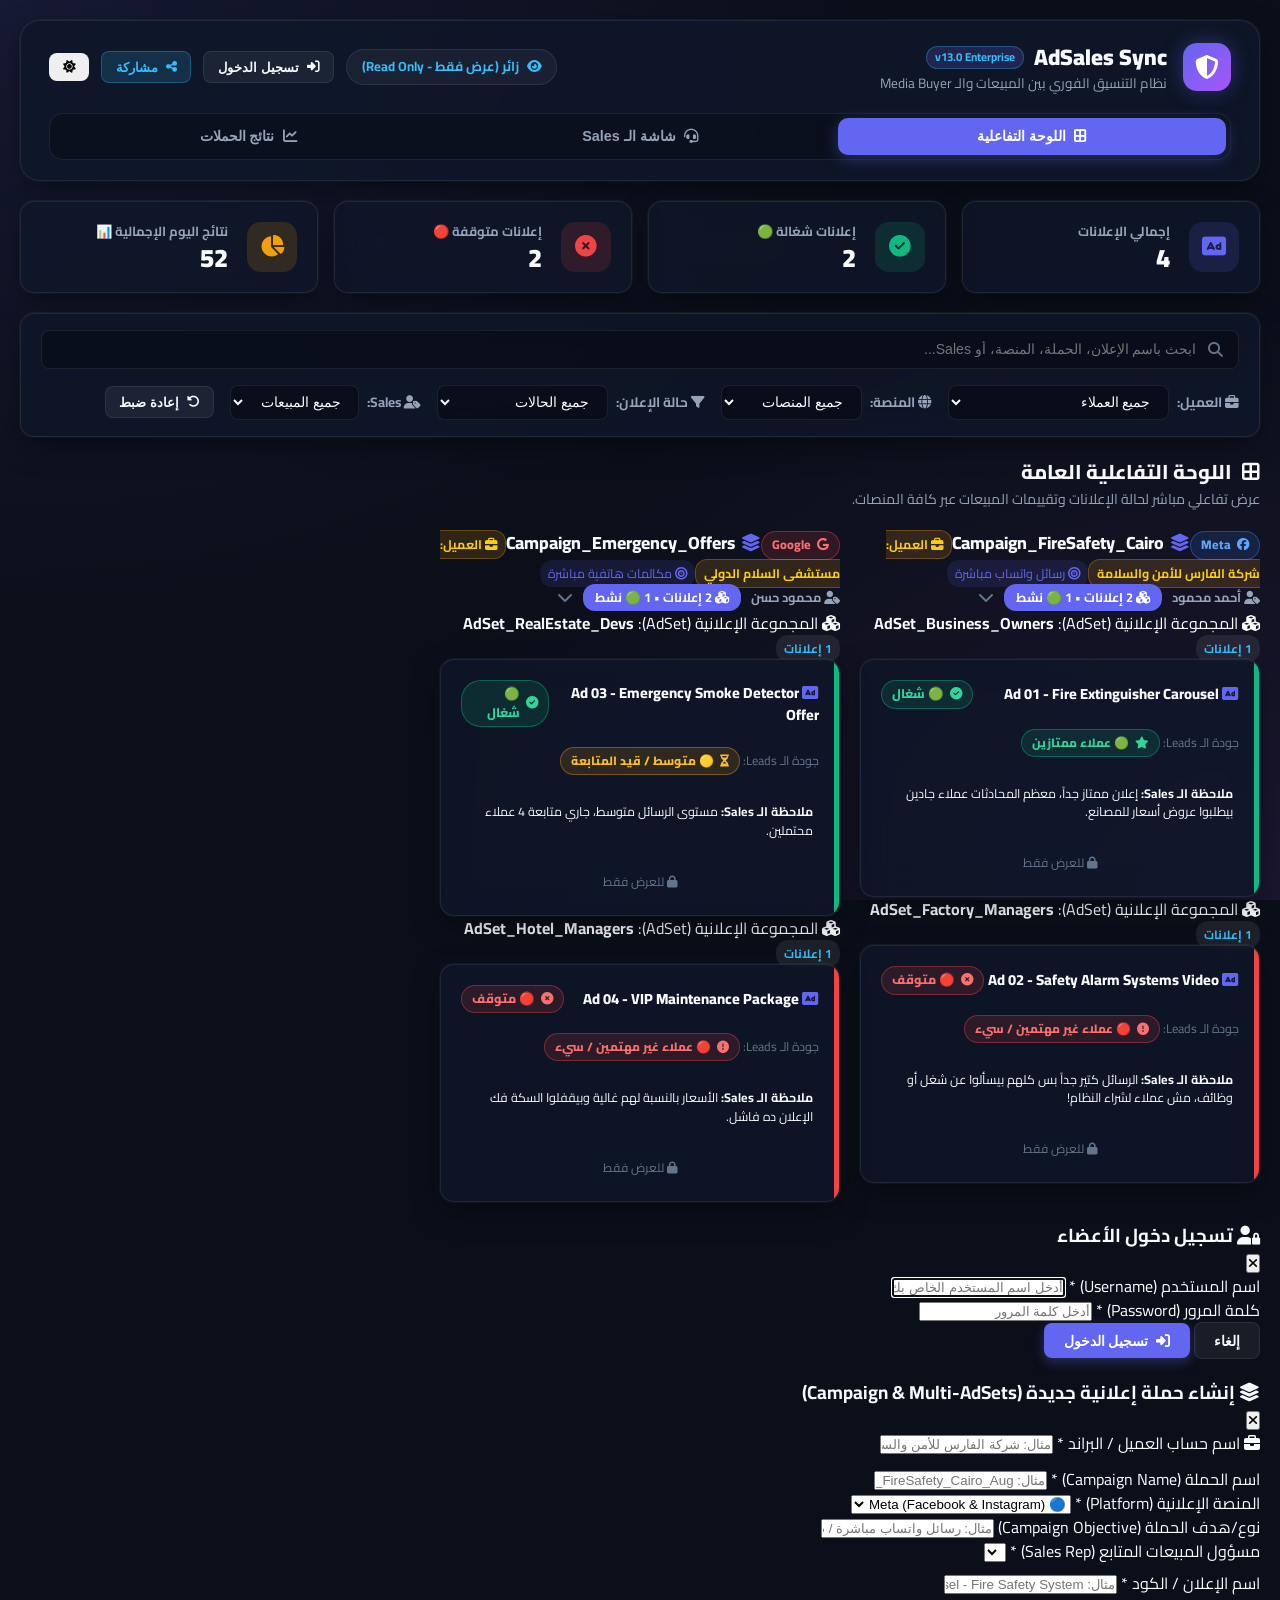
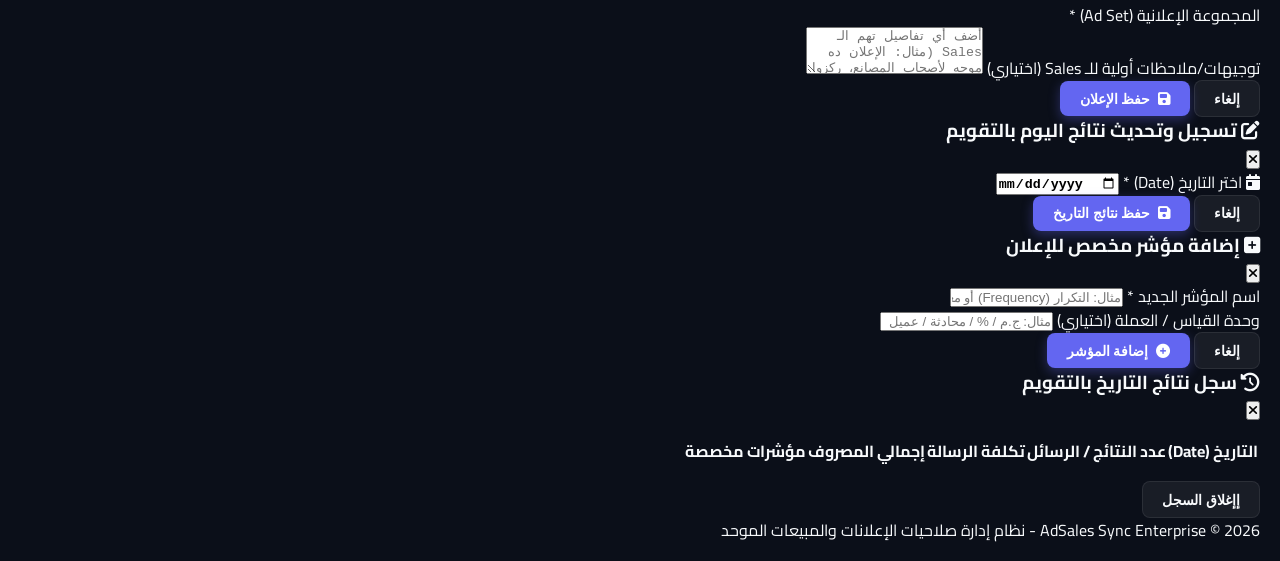
==== commit 80e0ea46: "Remove live ticker and update ads grid class" ====
--- a/index.html
+++ b/index.html
@@ -71,19 +71,6 @@
             </nav>
         </header>
 
-        <!-- Live Real-Time Activity News Ticker Bar -->
-        <div class="live-ticker-bar">
-            <div class="ticker-badge">
-                <span class="live-pulse"></span>
-                <i class="fa-solid fa-bolt"></i> شريط التنبيهات الفوري (Live Ticker)
-            </div>
-            <div class="ticker-content-wrapper">
-                <div class="ticker-track" id="live-ticker-track">
-                    <span class="ticker-item"><i class="fa-solid fa-rotate spin"></i> جاري تحميل التنبيهات المباشرة...</span>
-                </div>
-            </div>
-        </div>
-
         <!-- Summary Metrics Bar -->
         <section class="metrics-bar">
             <div class="metric-card card-total">
@@ -173,7 +160,7 @@
                     <p>عرض تفاعلي مباشر لحالة الإعلانات وتقييمات المبيعات الحية عبر كل المنصات.</p>
                 </div>
                 
-                <div id="live-ads-grid" class="campaigns-stack-container">
+                <div id="live-ads-grid" class="ads-grid">
                     <!-- Dynamic Cards -->
                 </div>
             </section>
@@ -462,7 +449,7 @@
                     </div>
                 </div>
                 <div class="modal-footer">
-                    <button type="button" class="btn btn-secondary" onclick="document.getElementById('history-modal').classList.add('hidden');">إغلاق السجل</button>
+                    <button type="button" class="btn btn-secondary" onclick="document.getElementById('history-modal').classList.add('hidden');">إإغلاق السجل</button>
                 </div>
             </div>
         </div>
--- a/style.css
+++ b/style.css
@@ -420,3 +420,11 @@
 .ticker-item .ticker-action {
     color: #34d399;
 }
+
+/* FULL-WIDTH CAMPAIGNS STACK CONTAINER */
+.campaigns-stack-container {
+    display: flex;
+    flex-direction: column;
+    gap: 1.25rem;
+    width: 100%;
+}
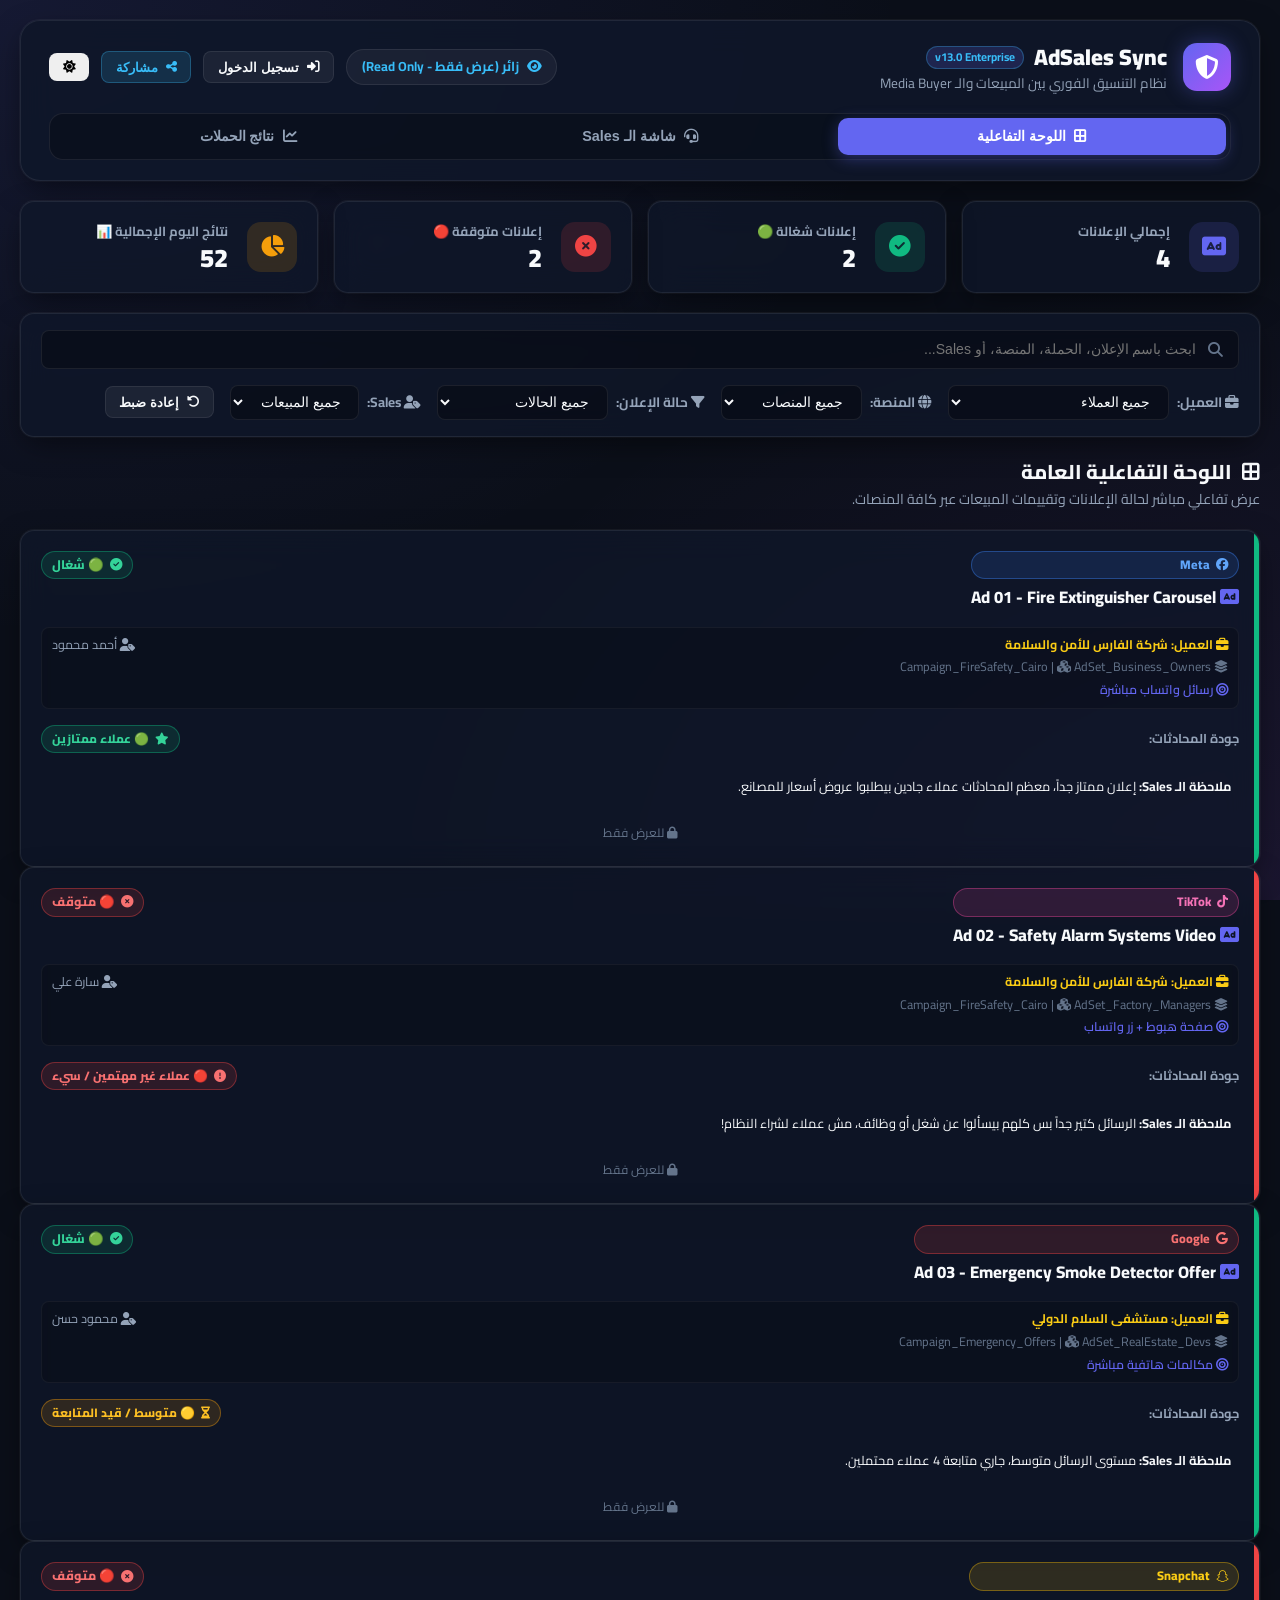
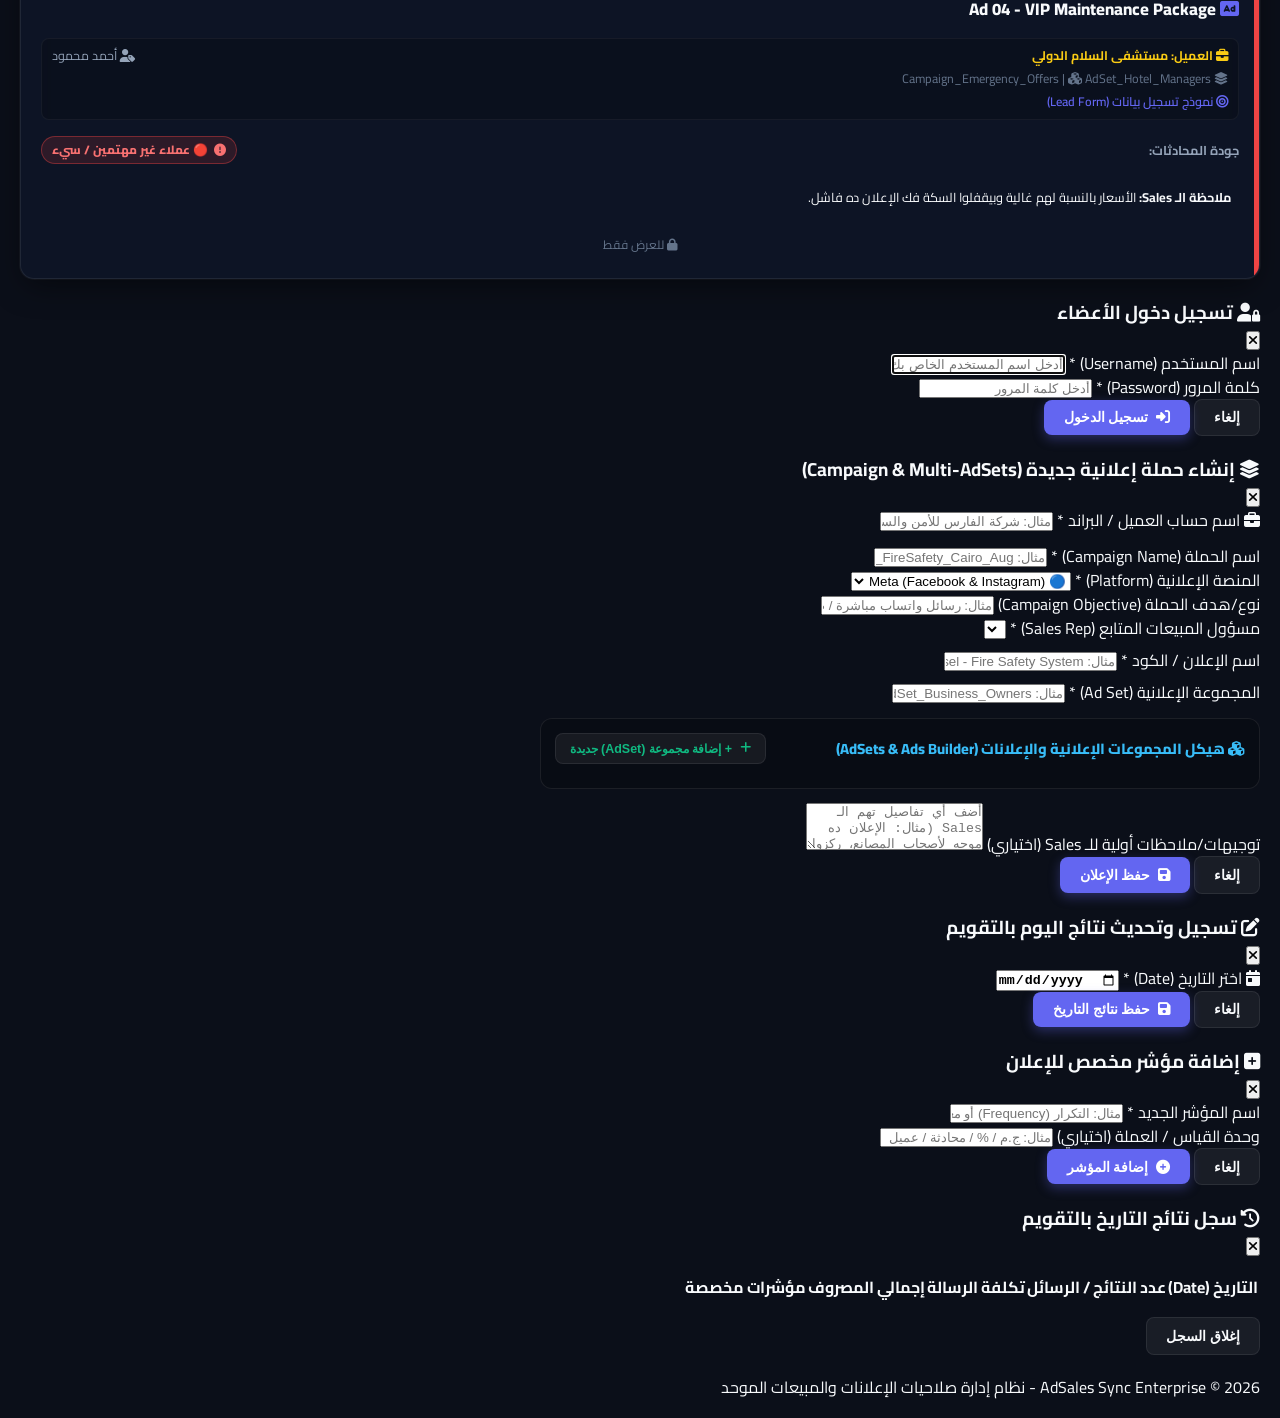
==== commit b0092571: "Refactor HTML structure and update button labels" ====
--- a/index.html
+++ b/index.html
@@ -160,7 +160,7 @@
                     <p>عرض تفاعلي مباشر لحالة الإعلانات وتقييمات المبيعات الحية عبر كل المنصات.</p>
                 </div>
                 
-                <div id="live-ads-grid" class="ads-grid">
+                <div id="live-ads-grid" class="campaigns-stack-container">
                     <!-- Dynamic Cards -->
                 </div>
             </section>
@@ -353,16 +353,29 @@
                         </div>
                         <div class="form-group" style="margin-top: 8px;">
                             <label for="ad-adset">المجموعة الإعلانية (Ad Set) <span class="required">*</span></label>
-                    </div>
-
-                    <div class="form-group">
+                            <input type="text" id="ad-adset" placeholder="مثال: AdSet_Business_Owners">
+                        </div>
+                    </div>
+
+                    <!-- Multi AdSet & Multi Ad Builder Wrapper -->
+                    <div id="multi-adset-builder-wrapper" style="margin-top: 14px; background: rgba(0,0,0,0.2); padding: 14px; border-radius: 12px; border: 1px solid var(--border-color);">
+                        <div style="display: flex; justify-content: space-between; align-items: center; margin-bottom: 10px;">
+                            <h4 style="font-size: 0.92rem; font-weight: 800; color: var(--accent-blue);"><i class="fa-solid fa-cubes"></i> هيكل المجموعات الإعلانية والإعلانات (AdSets & Ads Builder)</h4>
+                            <button type="button" class="btn btn-secondary btn-sm" onclick="addAdSetToBuilder()" style="font-size: 0.78rem; color: var(--accent-green);"><i class="fa-solid fa-plus"></i> + إضافة مجموعة (AdSet) جديدة</button>
+                        </div>
+                        <div id="adset-builder-container" style="display: flex; flex-direction: column; gap: 12px;">
+                            <!-- Dynamic AdSet Builder Cards -->
+                        </div>
+                    </div>
+
+                    <div class="form-group" style="margin-top: 14px;">
                         <label for="ad-notes">توجيهات/ملاحظات أولية للـ Sales (اختياري)</label>
                         <textarea id="ad-notes" rows="3" placeholder="أضف أي تفاصيل تهم الـ Sales (مثال: الإعلان ده موجه لأصحاب المصانع، ركزوا على عروض الأسعار)..."></textarea>
                     </div>
 
                     <div class="modal-footer">
                         <button type="button" id="cancel-modal-btn" class="btn btn-secondary" onclick="document.getElementById('ad-modal').classList.add('hidden');">إلغاء</button>
-                        <button type="submit" class="btn btn-primary"><i class="fa-solid fa-floppy-disk"></i> حفظ الإعلان</button>
+                        <button type="submit" class="btn btn-primary"><i class="fa-solid fa-floppy-disk"></i> <span id="submit-ad-btn-text">حفظ الإعلان</span></button>
                     </div>
                 </form>
             </div>
@@ -449,7 +462,7 @@
                     </div>
                 </div>
                 <div class="modal-footer">
-                    <button type="button" class="btn btn-secondary" onclick="document.getElementById('history-modal').classList.add('hidden');">إإغلاق السجل</button>
+                    <button type="button" class="btn btn-secondary" onclick="document.getElementById('history-modal').classList.add('hidden');">إغلاق السجل</button>
                 </div>
             </div>
         </div>
--- a/style.css
+++ b/style.css
@@ -313,118 +313,3 @@
 .badge-winning { background: var(--status-winning-bg); color: var(--status-winning-text); border: 1px solid var(--status-winning-border); }
 .badge-pause { background: var(--status-pause-bg); color: var(--status-pause-text); border: 1px solid var(--status-pause-border); }
 .badge-testing { background: var(--status-testing-bg); color: var(--status-testing-text); border: 1px solid var(--status-testing-border); }
-
-/* Real-time Activity Ticker Styling (v13.0 Live News Flash) */
-.live-ticker-bar {
-    display: flex;
-    align-items: center;
-    background: rgba(15, 23, 42, 0.85);
-    border: 1px solid rgba(99, 102, 241, 0.3);
-    border-radius: 12px;
-    padding: 6px 14px;
-    margin-bottom: 1.25rem;
-    overflow: hidden;
-    backdrop-filter: blur(12px);
-    box-shadow: 0 4px 20px rgba(0, 0, 0, 0.3);
-    position: relative;
-}
-
-.ticker-badge {
-    display: flex;
-    align-items: center;
-    gap: 8px;
-    background: linear-gradient(135deg, #6366f1, #4f46e5);
-    color: #ffffff;
-    font-size: 0.82rem;
-    font-weight: 800;
-    padding: 4px 12px;
-    border-radius: 8px;
-    white-space: nowrap;
-    z-index: 2;
-    box-shadow: 0 0 12px rgba(99, 102, 241, 0.5);
-}
-
-.live-pulse {
-    width: 8px;
-    height: 8px;
-    background-color: #10b981;
-    border-radius: 50%;
-    box-shadow: 0 0 0 rgba(16, 185, 129, 0.7);
-    animation: pulseGlow 1.5s infinite;
-}
-
-@keyframes pulseGlow {
-    0% {
-        box-shadow: 0 0 0 0 rgba(16, 185, 129, 0.7);
-    }
-    70% {
-        box-shadow: 0 0 0 8px rgba(16, 185, 129, 0);
-    }
-    100% {
-        box-shadow: 0 0 0 0 rgba(16, 185, 129, 0);
-    }
-}
-
-.ticker-content-wrapper {
-    flex: 1;
-    overflow: hidden;
-    position: relative;
-    margin-right: 12px;
-    mask-image: linear-gradient(to right, transparent, black 4%, black 96%, transparent);
-}
-
-.ticker-track {
-    display: inline-flex;
-    align-items: center;
-    gap: 24px;
-    white-space: nowrap;
-    animation: marquee 40s linear infinite;
-}
-
-.ticker-track:hover {
-    animation-play-state: paused;
-}
-
-@keyframes marquee {
-    0% { transform: translateX(0); }
-    100% { transform: translateX(-50%); }
-}
-
-.ticker-item {
-    display: inline-flex;
-    align-items: center;
-    gap: 8px;
-    font-size: 0.83rem;
-    font-weight: 600;
-    color: var(--text-primary);
-    background: rgba(255, 255, 255, 0.05);
-    padding: 4px 12px;
-    border-radius: 20px;
-    border: 1px solid rgba(255, 255, 255, 0.08);
-}
-
-.ticker-item .ticker-time {
-    font-size: 0.74rem;
-    color: var(--accent-blue);
-    font-weight: 700;
-    background: rgba(99, 102, 241, 0.15);
-    padding: 1px 6px;
-    border-radius: 6px;
-}
-
-.ticker-item .ticker-user {
-    color: #facc15;
-    font-weight: 800;
-}
-
-.ticker-item .ticker-action {
-    color: #34d399;
-}
-
-/* FULL-WIDTH CAMPAIGNS STACK CONTAINER */
-.campaigns-stack-container {
-    display: flex;
-    flex-direction: column;
-    gap: 1.25rem;
-    width: 100%;
-}
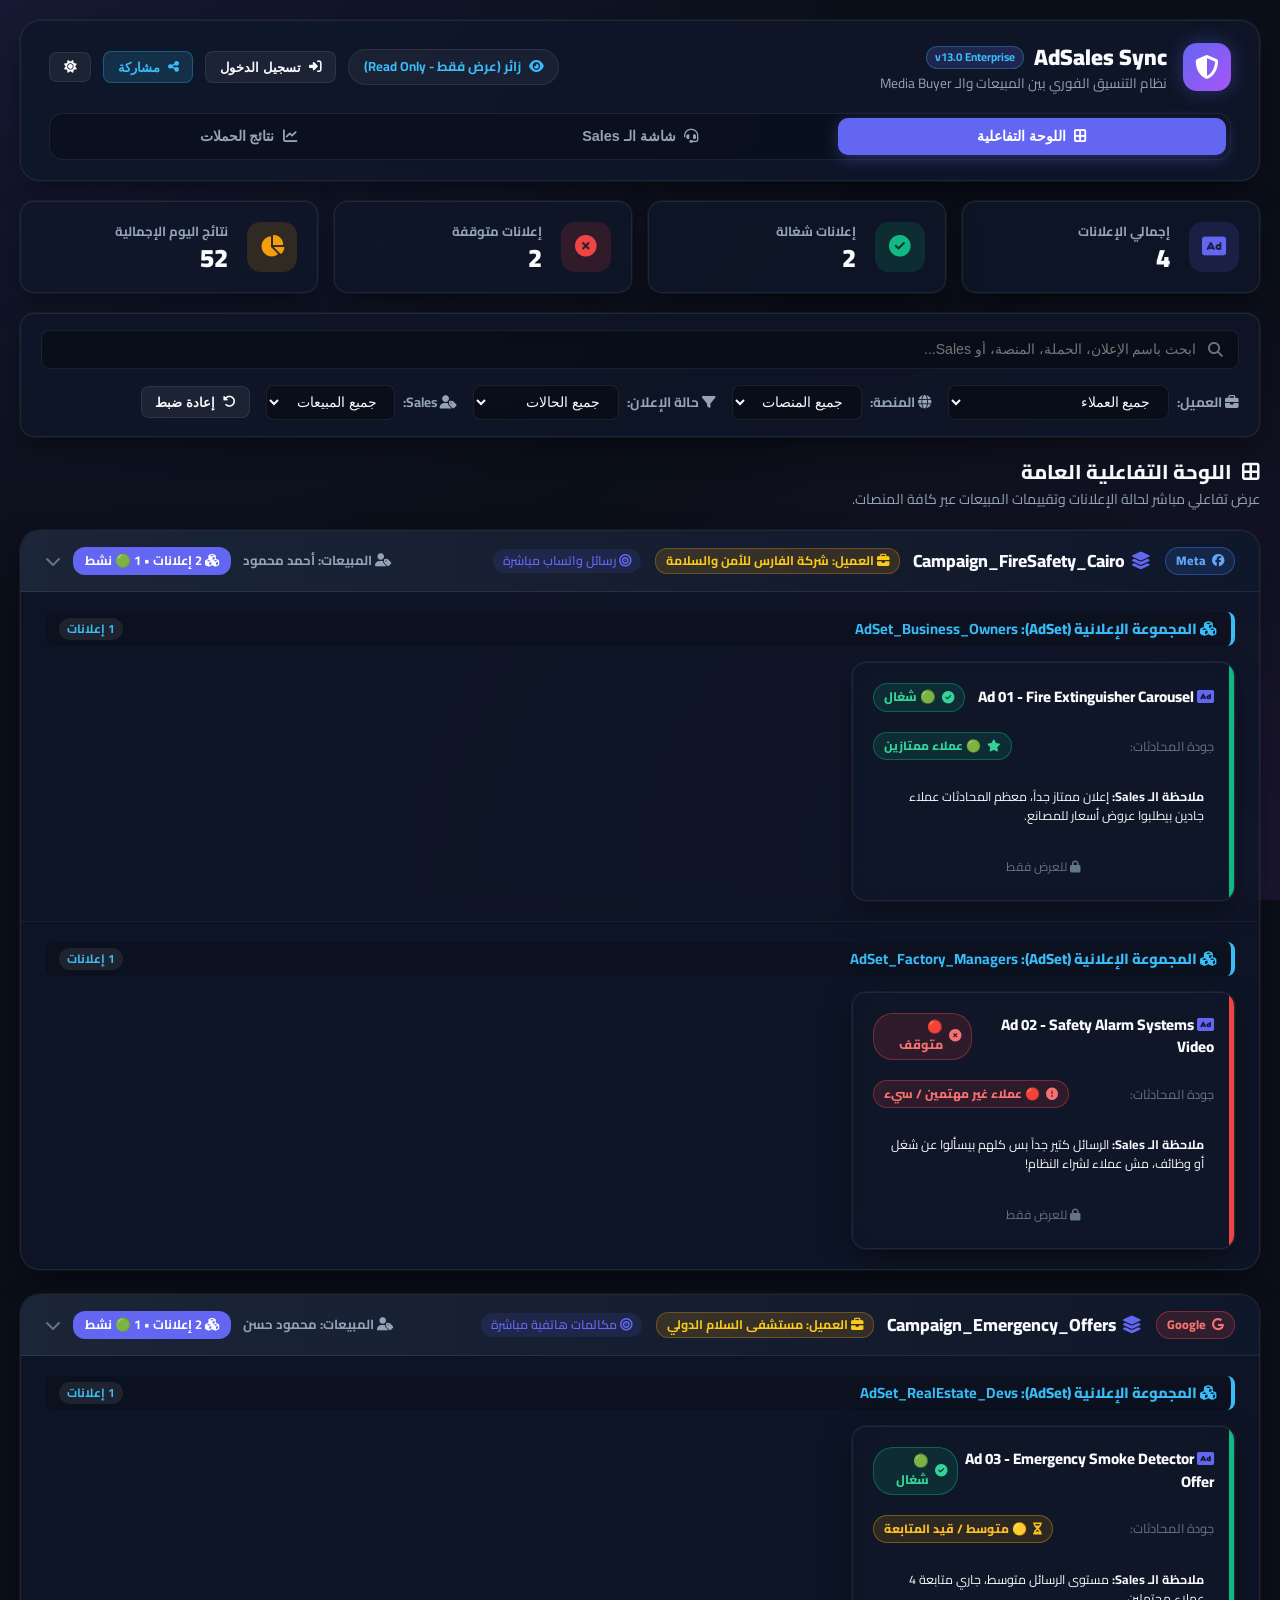
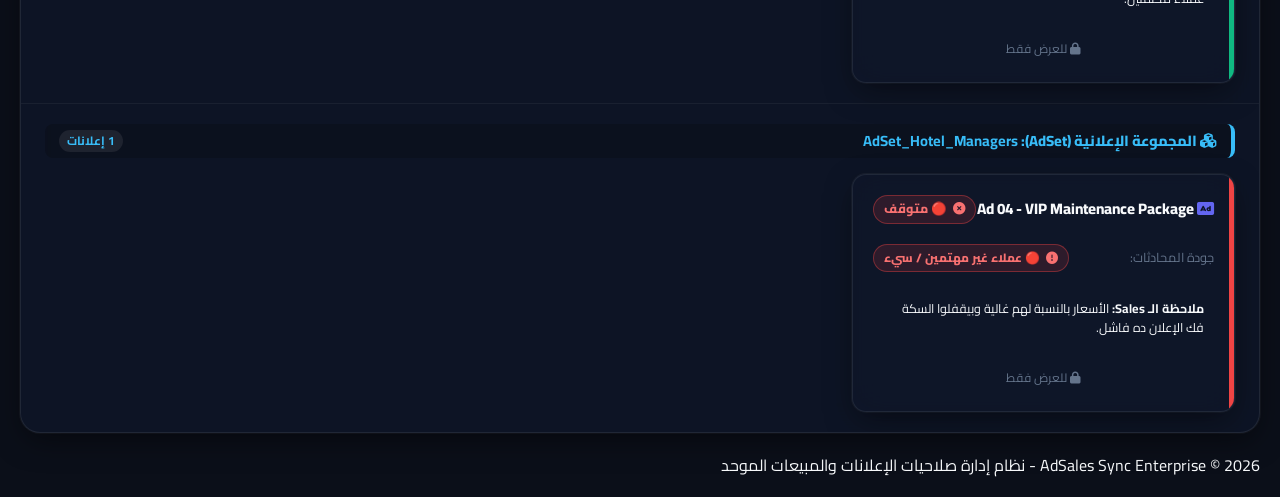
==== commit 46f4504c: "Change greeting from 'Hello World' to 'Goodbye World'" ====
--- a/index.html
+++ b/index.html
@@ -2,476 +2,165 @@
 <html lang="ar" dir="rtl">
 <head>
     <meta charset="UTF-8">
-    <meta name="viewport" content="width=device-width, initial-scale=1.0, maximum-scale=1.0, user-scalable=no">
-    <title>تتبع أداء الإعلانات والمبيعات | AdSales Sync Enterprise</title>
-    <meta http-equiv="Cache-Control" content="no-cache, no-store, must-revalidate">
-    <meta http-equiv="Pragma" content="no-cache">
-    <meta http-equiv="Expires" content="0">
-    <script>
-        // Force automatic cache invalidation for all users
-        (function() {
-            var CURRENT_VER = 'v13.0';
-            if (localStorage.getItem('adsales_app_ver') !== CURRENT_VER) {
-                localStorage.setItem('adsales_app_ver', CURRENT_VER);
-                if (window.location.search.indexOf('v=13.0') === -1) {
-                    window.location.href = window.location.pathname + '?v=13.0&nocache=' + Date.now();
-                }
-            }
-        })();
-    </script>
+    <meta name="viewport" content="width=device-width, initial-scale=1.0">
+    <title>تتبع أداء الإعلانات والمبيعات | AdSales Sync Enterprise v13.0</title>
+    <!-- GOOGLE FONTS & FONTAWESOME -->
     <link rel="preconnect" href="https://fonts.googleapis.com">
     <link rel="preconnect" href="https://fonts.gstatic.com" crossorigin>
-    <link href="https://fonts.googleapis.com/css2?family=Cairo:wght@400;600;700;800;900&family=Inter:wght@400;500;600;700;800&display=swap" rel="stylesheet">
-    <!-- FontAwesome Icons -->
+    <link href="https://fonts.googleapis.com/css2?family=Cairo:wght@400;600;700;800;900&family=Inter:wght@400;600;700;800;900&display=swap" rel="stylesheet">
     <link rel="stylesheet" href="https://cdnjs.cloudflare.com/ajax/libs/font-awesome/6.4.0/css/all.min.css">
+    <!-- MAIN ENTERPRISE STYLESHEET -->
     <link rel="stylesheet" href="style.css?v=13.0">
 </head>
-<body class="dark-mode role-viewer">
+<body class="dark-mode">
     <div class="app-container">
-        <!-- Main Top Bar Header -->
+        <!-- HEADER SECTION -->
         <header class="main-header">
             <div class="header-top-row">
                 <div class="brand-section">
-                    <div class="logo-icon"><i class="fa-solid fa-shield-halved"></i></div>
+                    <div class="logo-icon">
+                        <i class="fa-solid fa-shield-halved"></i>
+                    </div>
                     <div class="brand-text">
                         <h1>AdSales Sync <span class="version-tag">v13.0 Enterprise</span></h1>
                         <p>نظام التنسيق الفوري بين المبيعات والـ Media Buyer</p>
                     </div>
                 </div>
-
                 <div class="header-actions-row">
-                    <!-- Current Active User Badge & Login / Logout Button -->
-                    <div class="role-indicator-badge" id="role-badge" onclick="document.getElementById('role-modal').classList.remove('hidden'); return false;" title="انقر لتغيير الصلاحية أو تسجيل الدخول">
-                        <i class="fa-solid fa-eye"></i>
-                        <span id="role-text">زائر (عرض فقط)</span>
+                    <!-- ROLE INDICATOR / LOGIN STATUS -->
+                    <div id="role-badge" class="role-indicator-badge" title="انقر لتغيير أو تسجيل الدخول بصلاحيتك">
+                        <i class="fa-solid fa-eye"></i> <span id="role-text">زائر (عرض فقط - Read Only)</span>
                     </div>
-
-                    <button id="login-role-btn" class="btn btn-secondary btn-sm" onclick="document.getElementById('role-modal').classList.remove('hidden'); return false;"><i class="fa-solid fa-right-to-bracket"></i> تسجيل الدخول</button>
-                    <button id="logout-btn" class="btn btn-secondary btn-sm hidden" style="color: #ef4444;"><i class="fa-solid fa-power-off"></i> خروج</button>
-                    <button id="add-ad-btn" class="btn btn-primary btn-sm admin-mb-only open-add-ad-modal-btn"><i class="fa-solid fa-plus-circle"></i> + إضافة إعلان</button>
-                    <button id="share-link-btn" class="btn btn-share btn-sm" title="نسخ رابط المزامنة"><i class="fa-solid fa-share-nodes"></i> مشاركة</button>
-                    <button id="theme-toggle-btn" class="btn btn-icon btn-sm" title="المظهر"><i class="fa-solid fa-sun"></i></button>
+                    <button id="login-role-btn" class="btn btn-secondary btn-sm"><i class="fa-solid fa-right-to-bracket"></i> تسجيل الدخول</button>
+                    <button id="logout-btn" class="btn btn-secondary btn-sm hidden"><i class="fa-solid fa-right-from-bracket"></i> خروج</button>
+                    <button id="share-link-btn" class="btn btn-share btn-sm"><i class="fa-solid fa-share-nodes"></i> مشاركة</button>
+                    <button id="theme-toggle-btn" class="btn btn-secondary btn-sm" title="تبديل المظهر"><i class="fa-solid fa-sun"></i></button>
                 </div>
             </div>
-
-            <!-- Segmented Navigation Tabs -->
-            <nav class="view-switcher">
-                <button class="nav-btn active" data-view="live-board">
-                    <i class="fa-solid fa-border-all"></i> اللوحة التفاعلية
-                </button>
-                <button class="nav-btn" data-view="sales-view">
-                    <i class="fa-solid fa-headset"></i> شاشة الـ Sales
-                </button>
-                <button class="nav-btn" data-view="results-view">
-                    <i class="fa-solid fa-chart-line"></i> نتائج الحملات
-                </button>
-                <button class="nav-btn admin-mb-only" id="nav-mb-btn" data-view="media-buyer-view">
-                    <i class="fa-solid fa-sliders"></i> إدارة الحملات
-                </button>
-            </nav>
+            <!-- VIEW SWITCHER TABS -->
+            <div class="view-switcher">
+                <button class="nav-btn active" data-view="live-board"><i class="fa-solid fa-border-all"></i> اللوحة التفاعلية</button>
+                <button class="nav-btn" data-view="sales-view"><i class="fa-solid fa-headset"></i> شاشة الـ Sales</button>
+                <button class="nav-btn" data-view="results-view"><i class="fa-solid fa-chart-line"></i> نتائج الحملات</button>
+                <button class="nav-btn admin-mb-only hidden" data-view="media-buyer-view"><i class="fa-solid fa-sliders"></i> إدارة الحملات</button>
+            </div>
         </header>
-
-        <!-- Summary Metrics Bar -->
+        <!-- METRICS OVERVIEW BAR -->
         <section class="metrics-bar">
             <div class="metric-card card-total">
                 <div class="metric-icon"><i class="fa-solid fa-rectangle-ad"></i></div>
-                <div class="metric-info">
-                    <span class="metric-label">إجمالي الإعلانات</span>
-                    <h3 id="stat-total-ads">0</h3>
-                </div>
+                <div class="metric-info"><span class="metric-label">إجمالي الإعلانات</span><h3 id="stat-total-ads">0</h3></div>
             </div>
             <div class="metric-card card-winning">
                 <div class="metric-icon"><i class="fa-solid fa-circle-check"></i></div>
-                <div class="metric-info">
-                    <span class="metric-label">إعلانات شغالة 🟢</span>
-                    <h3 id="stat-winning-ads">0</h3>
-                </div>
+                <div class="metric-info"><span class="metric-label">إعلانات شغالة</span><h3 id="stat-winning-ads">0</h3></div>
             </div>
             <div class="metric-card card-pause">
                 <div class="metric-icon"><i class="fa-solid fa-circle-xmark"></i></div>
-                <div class="metric-info">
-                    <span class="metric-label">إعلانات متوقفة 🔴</span>
-                    <h3 id="stat-pause-ads">0</h3>
-                </div>
+                <div class="metric-info"><span class="metric-label">إعلانات متوقفة</span><h3 id="stat-pause-ads">0</h3></div>
             </div>
             <div class="metric-card card-testing">
                 <div class="metric-icon"><i class="fa-solid fa-chart-pie"></i></div>
-                <div class="metric-info">
-                    <span class="metric-label">نتائج اليوم الإجمالية 📊</span>
-                    <h3 id="stat-results-today">0</h3>
-                </div>
+                <div class="metric-info"><span class="metric-label">نتائج اليوم الإجمالية</span><h3 id="stat-results-today">0</h3></div>
             </div>
         </section>
-
-        <!-- Controls & Filters -->
+        <!-- FILTERS & SEARCH CONTROLS -->
         <section class="controls-bar">
             <div class="search-box">
                 <i class="fa-solid fa-magnifying-glass"></i>
                 <input type="text" id="search-input" placeholder="ابحث باسم الإعلان، الحملة، المنصة، أو Sales...">
             </div>
-
             <div class="filter-group">
                 <div class="filter-item">
                     <label for="filter-client"><i class="fa-solid fa-briefcase"></i> العميل:</label>
-                    <select id="filter-client">
-                        <option value="all">جميع العملاء</option>
-                    </select>
+                    <select id="filter-client"><option value="all">جميع العملاء</option></select>
                 </div>
                 <div class="filter-item">
                     <label for="filter-platform"><i class="fa-solid fa-globe"></i> المنصة:</label>
-                    <select id="filter-platform">
-                        <option value="all">جميع المنصات</option>
-                        <option value="meta">Meta (FB & IG)</option>
-                        <option value="google">Google Ads</option>
-                        <option value="tiktok">TikTok</option>
-                        <option value="snapchat">Snapchat</option>
-                        <option value="linkedin">LinkedIn</option>
-                        <option value="twitter">X (Twitter)</option>
-                    </select>
+                    <select id="filter-platform"><option value="all">جميع المنصات</option><option value="meta">🔵 Meta</option><option value="tiktok">🎵 TikTok</option><option value="google">🔴 Google</option><option value="snapchat">🟡 Snapchat</option></select>
                 </div>
-
                 <div class="filter-item">
                     <label for="filter-status"><i class="fa-solid fa-filter"></i> حالة الإعلان:</label>
-                    <select id="filter-status">
-                        <option value="all">جميع الحالات</option>
-                        <option value="active">🟢 شغال (Active)</option>
-                        <option value="pause">🔴 متوقف (Paused)</option>
-                    </select>
+                    <select id="filter-status"><option value="all">جميع الحالات</option><option value="active">🟢 شغال (نشط)</option><option value="pause">🔴 متوقف</option></select>
                 </div>
-
                 <div class="filter-item">
                     <label for="filter-sales"><i class="fa-solid fa-user-tag"></i> Sales:</label>
-                    <select id="filter-sales">
-                        <option value="all">الجميع</option>
-                    </select>
+                    <select id="filter-sales"><option value="all">جميع المبيعات</option></select>
                 </div>
-
                 <button id="reset-filters-btn" class="btn btn-secondary btn-sm"><i class="fa-solid fa-rotate-left"></i> إعادة ضبط</button>
             </div>
         </section>
-
         <!-- MAIN CONTENT PANELS -->
         <main class="main-content">
-            
-            <!-- VIEW 1: LIVE INTERACTIVE BOARD -->
             <section id="view-live-board" class="view-panel active">
-                <div class="panel-header">
-                    <h2><i class="fa-solid fa-fire-flame-curved"></i> قرارات الـ Media Buyer الفورية</h2>
-                    <p>عرض تفاعلي مباشر لحالة الإعلانات وتقييمات المبيعات الحية عبر كل المنصات.</p>
-                </div>
-                
-                <div id="live-ads-grid" class="campaigns-stack-container">
-                    <!-- Dynamic Cards -->
-                </div>
+                <div class="panel-header"><h2><i class="fa-solid fa-fire-flame-curved"></i> اللوحة التفاعلية العامة</h2><p>عرض تفاعلي مباشر لحالة الإعلانات وتقييمات المبيعات عبر كافة المنصات.</p></div>
+                <div id="live-ads-grid" class="campaigns-stack-container"></div>
             </section>
-
-            <!-- VIEW 2: SALES / CRM FEEDBACK VIEW -->
             <section id="view-sales-view" class="view-panel">
-                <div class="panel-header">
-                    <h2><i class="fa-solid fa-headset"></i> شاشة الـ Sales (تقييم جودة الـ Leads والتوجيه)</h2>
-                    <p>قم بتحديد جودة المحادثات لكل إعلان وكتابة ملاحظاتك للميديا باير (خاص بحسابات Sales أو Admin).</p>
-                </div>
-
-                <!-- Desktop Table View -->
-                <div class="table-responsive desktop-only">
-                    <table class="data-table">
-                        <thead>
-                            <tr>
-                                <th>المنصة</th>
-                                <th>الإعلان والهدف</th>
-                                <th>الحملة والمجموعة</th>
-                                <th>الـ Sales</th>
-                                <th>جودة الـ Leads (تقييمك)</th>
-                                <th>حالة الإعلان (تنفيذ الميديا باير)</th>
-                                <th>ملاحظاتك للميديا باير</th>
-                                <th>التحديث</th>
-                            </tr>
-                        </thead>
-                        <tbody id="sales-table-body">
-                            <!-- Dynamic Rows -->
-                        </tbody>
-                    </table>
-                </div>
-
-                <!-- Mobile Card View for Sales -->
-                <div id="sales-mobile-cards" class="sales-mobile-grid mobile-only">
-                    <!-- Dynamic Mobile Cards -->
-                </div>
+                <div class="panel-header"><h2><i class="fa-solid fa-headset"></i> شاشة الـ Sales (تقييم جودة الـ Leads والتوجيه)</h2><p>قم بتحديد جودة المحادثات لكل إعلان وكتابة ملاحظاتك للميديا باير (خاص بحسابات Sales أو Admin).</p></div>
+                <div class="table-responsive desktop-only"><table class="data-table"><thead><tr><th>المنصة</th><th>الإعلان والهدف</th><th>الحملة والمجموعة</th><th>الـ Sales</th><th>جودة الـ Leads (تقييمك)</th><th>حالة الإعلان (تنفيذ الميديا باير)</th><th>ملاحظاتك للميديا باير</th><th>التحديث</th></tr></thead><tbody id="sales-table-body"></tbody></table></div>
+                <div id="sales-mobile-cards" class="sales-mobile-grid mobile-only"></div>
             </section>
-
-            <!-- VIEW 3: CAMPAIGN RESULTS & DAILY METRICS BOARD (NEW!) -->
             <section id="view-results-view" class="view-panel">
-                <div class="panel-header" style="display: flex; justify-content: space-between; align-items: center; flex-wrap: wrap; gap: 12px;">
-                    <div>
-                        <h2><i class="fa-solid fa-chart-line"></i> نتائج الحملات (Campaign Results)</h2>
-                        <p>تقرير مباشر لعدد الرسائل/النتائج، تكلفة الرسالة، وإجمالي المصروف اليومي لكل إعلان بدون الحاجة لإرسال Screenshots.</p>
-                    </div>
-                    <div style="display: flex; gap: 10px; align-items: center; flex-wrap: wrap;">
-                        <div style="display: flex; align-items: center; gap: 6px; background: rgba(255,255,255,0.06); padding: 6px 12px; border-radius: 8px; border: 1px solid var(--border-color);">
-                            <label for="results-date-picker" style="font-size: 0.82rem; font-weight: 700; color: var(--text-secondary);"><i class="fa-solid fa-calendar-days"></i> تاريخ التقرير:</label>
-                            <input type="date" id="results-date-picker" style="background: transparent; color: var(--text-color); border: none; font-size: 0.85rem; font-weight: 700; font-family: inherit; cursor: pointer;">
-                        </div>
-                    </div>
-                </div>
-
-                <!-- Desktop Results Data Table -->
-                <div class="table-responsive desktop-only">
-                    <table class="data-table">
-                        <thead>
-                            <tr id="results-table-header">
-                                <th>المنصة</th>
-                                <th>الإعلان والهدف</th>
-                                <th>الحملة والمجموعة</th>
-                                <th>التاريخ (انقر للتغيير بالتقويم)</th>
-                                <th>عدد الرسائل (النتيجة الرئيسية)</th>
-                                <th>المؤشرات المخصصة (إضافة/حذف)</th>
-                                <th>إجراءات التقويم والنتائج</th>
-                            </tr>
-                        </thead>
-                        <tbody id="results-table-body">
-                            <!-- Dynamic Results Rows -->
-                        </tbody>
-                    </table>
-                </div>
-
-                <!-- Mobile Results Cards -->
-                <div id="results-mobile-cards" class="sales-mobile-grid mobile-only">
-                    <!-- Dynamic Mobile Results Cards -->
-                </div>
+                <div class="panel-header" style="display: flex; justify-content: space-between; align-items: center; flex-wrap: wrap; gap: 12px;"><div><h2><i class="fa-solid fa-chart-line"></i> نتائج الحملات (Campaign Results)</h2><p>تقرير مباشر لعدد الرسائل/النتائج والتاريخ لكل إعلان بدون الحاجة لإرسال Screenshots.</p></div><div style="display: flex; gap: 10px; align-items: center; flex-wrap: wrap;"><div style="display: flex; align-items: center; gap: 6px; background: rgba(255,255,255,0.06); padding: 6px 12px; border-radius: 8px; border: 1px solid var(--border-color);"><label for="results-date-picker" style="font-size: 0.82rem; font-weight: 700; color: var(--text-secondary);"><i class="fa-solid fa-calendar-days"></i> تاريخ التقرير:</label><input type="date" id="results-date-picker" style="background: transparent; color: var(--text-color); border: none; font-size: 0.85rem; font-weight: 700; font-family: inherit; cursor: pointer;"></div></div></div>
+                <div class="table-responsive desktop-only"><table class="data-table"><thead><tr id="results-table-header"><th>المنصة</th><th>الإعلان والهدف</th><th>الحملة والمجموعة</th><th>التاريخ (انقر للتغيير بالتقويم)</th><th>عدد الرسائل (النتيجة الرئيسية)</th><th>المؤشرات المخصصة (إضافة/حذف)</th><th>إجراءات التقويم والنتائج</th></tr></thead><tbody id="results-table-body"></tbody></table></div>
+                <div id="results-mobile-cards" class="sales-mobile-grid mobile-only"></div>
             </section>
-
-            <!-- VIEW 4: MEDIA BUYER MANAGEMENT VIEW -->
             <section id="view-media-buyer-view" class="view-panel">
-                <div class="panel-header" style="display: flex; justify-content: space-between; align-items: center; flex-wrap: wrap; gap: 12px;">
-                    <div>
-                        <h2><i class="fa-solid fa-sliders"></i> إدارة وتعيين الإعلانات (Media Buyer & Admin Desk)</h2>
-                        <p>إضافة وتعديل بيانات الإعلانات وتحديد المنصة والهدف وتعيين الـ Sales.</p>
-                    </div>
-                    <button class="btn btn-primary btn-md admin-mb-only open-add-ad-modal-btn"><i class="fa-solid fa-plus-circle"></i> + إضافة إعلان جديد</button>
-                </div>
-
-                <div class="table-responsive">
-                    <table class="data-table">
-                        <thead>
-                            <tr>
-                                <th>المنصة</th>
-                                <th>اسم الإعلان والهدف</th>
-                                <th>المجموعة الإعلانية</th>
-                                <th>الحملة</th>
-                                <th>الـ Sales</th>
-                                <th>تقييم المبيعات</th>
-                                <th>حالة الإعلان</th>
-                                <th>إجراءات الإيقاف/التشغيل</th>
-                            </tr>
-                        </thead>
-                        <tbody id="media-buyer-table-body">
-                            <!-- Dynamic Rows -->
-                        </tbody>
-                    </table>
-                </div>
+                <div class="panel-header" style="display: flex; justify-content: space-between; align-items: center; flex-wrap: wrap; gap: 12px;"><div><h2><i class="fa-solid fa-sliders"></i> إدارة وتعيين الإعلانات (Media Buyer & Admin Desk)</h2><p>إضافة وتعديل بيانات الإعلانات وتحديد المنصة والهدف وتعيين الـ Sales.</p></div><button class="btn btn-primary btn-md open-add-ad-modal-btn"><i class="fa-solid fa-plus-circle"></i> + إضافة حملة إعلانية جديدة</button></div>
+                <div class="table-responsive desktop-only"><table class="data-table"><thead><tr><th>المنصة</th><th>اسم الإعلان</th><th>المجموعة الإعلانية</th><th>اسم الحملة</th><th>الـ Sales المتابع</th><th>تقييم الجودة</th><th>حالة الإعلان</th><th>التحكم والإجراءات</th></tr></thead><tbody id="media-buyer-table-body"></tbody></table></div>
             </section>
-
         </main>
-
-        <!-- USERNAME & PASSWORD LOGIN MODAL -->
+        <!-- MODALS CONTAINER -->
         <div id="role-modal" class="modal-overlay hidden">
             <div class="modal-content" style="max-width: 440px;">
-                <div class="modal-header">
-                    <h3><i class="fa-solid fa-user-lock"></i> تسجيل دخول الأعضاء</h3>
-                    <button id="close-role-modal-btn" class="close-btn" onclick="document.getElementById('role-modal').classList.add('hidden');"><i class="fa-solid fa-xmark"></i></button>
-                </div>
+                <div class="modal-header"><h3><i class="fa-solid fa-lock"></i> تسجيل دخول الأعضاء</h3><button class="close-btn" id="close-role-modal-btn"><i class="fa-solid fa-xmark"></i></button></div>
                 <form id="role-form">
-                    <div class="form-group">
-                        <label for="login-username">اسم المستخدم (Username) <span class="required">*</span></label>
-                        <input type="text" id="login-username" placeholder="أدخل اسم المستخدم الخاص بك" required autofocus>
-                    </div>
-
-                    <div class="form-group">
-                        <label for="login-password">كلمة المرور (Password) <span class="required">*</span></label>
-                        <input type="password" id="login-password" placeholder="أدخل كلمة المرور" required>
-                    </div>
-
-                    <div class="modal-footer">
-                        <button type="button" id="cancel-role-modal-btn" class="btn btn-secondary" onclick="document.getElementById('role-modal').classList.add('hidden');">إلغاء</button>
-                        <button type="submit" class="btn btn-primary"><i class="fa-solid fa-right-to-bracket"></i> تسجيل الدخول</button>
-                    </div>
+                    <div class="form-group"><label for="login-username">اسم المستخدم (Username) <span class="required">*</span></label><input type="text" id="login-username" placeholder="أدخل اسم المستخدم الخاص بك" required></div>
+                    <div class="form-group"><label for="login-password">كلمة المرور (Password) <span class="required">*</span></label><input type="password" id="login-password" placeholder="أدخل كلمة المرور" required></div>
+                    <div class="modal-footer"><button type="button" class="btn btn-secondary" id="cancel-role-modal-btn">إلغاء</button><button type="submit" class="btn btn-primary"><i class="fa-solid fa-right-to-bracket"></i> تسجيل الدخول</button></div>
                 </form>
             </div>
         </div>
-
-        <!-- ADD / EDIT CAMPAIGN & ADSETS MODAL -->
         <div id="ad-modal" class="modal-overlay hidden">
             <div class="modal-content" style="max-width: 720px;">
-                <div class="modal-header">
-                    <h3 id="modal-title"><i class="fa-solid fa-layer-group"></i> إنشاء حملة إعلانية جديدة (Campaign & Multi-AdSets)</h3>
-                    <button id="close-modal-btn" class="close-btn" onclick="document.getElementById('ad-modal').classList.add('hidden');"><i class="fa-solid fa-xmark"></i></button>
-                </div>
-                <form id="ad-form">
-                    <input type="hidden" id="ad-id">
-                    
-                    <!-- Campaign General Info -->
-                    <div class="form-group" style="margin-bottom: 12px;">
-                        <label for="ad-client"><i class="fa-solid fa-briefcase"></i> اسم حساب العميل / البراند <span class="required">*</span></label>
-                        <input type="text" id="ad-client" placeholder="مثال: شركة الفارس للأمن والسلامة / عيادات الشفاء / متجر الأناقة" required>
-                    </div>
-                    <div class="form-row">
-                        <div class="form-group">
-                            <label for="ad-campaign">اسم الحملة (Campaign Name) <span class="required">*</span></label>
-                            <input type="text" id="ad-campaign" placeholder="مثال: Campaign_FireSafety_Cairo_Aug" required>
-                        </div>
-                        <div class="form-group">
-                            <label for="ad-platform">المنصة الإعلانية (Platform) <span class="required">*</span></label>
-                            <select id="ad-platform" required>
-                                <option value="meta">🔵 Meta (Facebook & Instagram)</option>
-                                <option value="google">🔴 Google Ads / YouTube</option>
-                                <option value="tiktok">🎵 TikTok</option>
-                                <option value="snapchat">🟡 Snapchat</option>
-                                <option value="linkedin">🔷 LinkedIn</option>
-                                <option value="twitter">🔲 X (Twitter)</option>
-                            </select>
-                        </div>
-                    </div>
-
-                    <div class="form-row">
-                        <div class="form-group">
-                            <label for="ad-objective">نوع/هدف الحملة (Campaign Objective)</label>
-                            <input type="text" id="ad-objective" placeholder="مثال: رسائل واتساب مباشرة / صفحة هبوط + زر واتس / Lead Form">
-                        </div>
-                        <div class="form-group">
-                            <label for="ad-sales">مسؤول المبيعات المتابع (Sales Rep) <span class="required">*</span></label>
-                            <select id="ad-sales" required>
-                                <!-- Dynamically populated from registered sales accounts -->
-                            </select>
-                        </div>
-                    </div>
-
-                    <!-- Single Ad Edit Field (Only shown when editing an existing single ad) -->
-                    <div id="single-ad-edit-fields" class="hidden">
-                        <div class="form-group" style="margin-top: 8px;">
-                            <label for="ad-name">اسم الإعلان / الكود <span class="required">*</span></label>
-                            <input type="text" id="ad-name" placeholder="مثال: Ad 01 - Carousel - Fire Safety System">
-                        </div>
-                        <div class="form-group" style="margin-top: 8px;">
-                            <label for="ad-adset">المجموعة الإعلانية (Ad Set) <span class="required">*</span></label>
-                            <input type="text" id="ad-adset" placeholder="مثال: AdSet_Business_Owners">
-                        </div>
-                    </div>
-
-                    <!-- Multi AdSet & Multi Ad Builder Wrapper -->
-                    <div id="multi-adset-builder-wrapper" style="margin-top: 14px; background: rgba(0,0,0,0.2); padding: 14px; border-radius: 12px; border: 1px solid var(--border-color);">
-                        <div style="display: flex; justify-content: space-between; align-items: center; margin-bottom: 10px;">
-                            <h4 style="font-size: 0.92rem; font-weight: 800; color: var(--accent-blue);"><i class="fa-solid fa-cubes"></i> هيكل المجموعات الإعلانية والإعلانات (AdSets & Ads Builder)</h4>
-                            <button type="button" class="btn btn-secondary btn-sm" onclick="addAdSetToBuilder()" style="font-size: 0.78rem; color: var(--accent-green);"><i class="fa-solid fa-plus"></i> + إضافة مجموعة (AdSet) جديدة</button>
-                        </div>
-                        <div id="adset-builder-container" style="display: flex; flex-direction: column; gap: 12px;">
-                            <!-- Dynamic AdSet Builder Cards -->
-                        </div>
-                    </div>
-
-                    <div class="form-group" style="margin-top: 14px;">
-                        <label for="ad-notes">توجيهات/ملاحظات أولية للـ Sales (اختياري)</label>
-                        <textarea id="ad-notes" rows="3" placeholder="أضف أي تفاصيل تهم الـ Sales (مثال: الإعلان ده موجه لأصحاب المصانع، ركزوا على عروض الأسعار)..."></textarea>
-                    </div>
-
-                    <div class="modal-footer">
-                        <button type="button" id="cancel-modal-btn" class="btn btn-secondary" onclick="document.getElementById('ad-modal').classList.add('hidden');">إلغاء</button>
-                        <button type="submit" class="btn btn-primary"><i class="fa-solid fa-floppy-disk"></i> <span id="submit-ad-btn-text">حفظ الإعلان</span></button>
-                    </div>
+                <div class="modal-header"><h3 id="modal-title"><i class="fa-solid fa-layer-group"></i> إنشاء حملة إعلانية جديدة</h3><button class="close-btn" id="close-modal-btn"><i class="fa-solid fa-xmark"></i></button></div>
+                <form id="ad-form"><input type="hidden" id="ad-id">
+                    <div class="form-row"><div class="form-group"><label for="ad-client">اسم حساب العميل / البراند <span class="required">*</span></label><input type="text" id="ad-client" placeholder="مثال: شركة الفارس للأمن والسلامة" required></div><div class="form-group"><label for="ad-campaign">اسم الحملة (Campaign Name) <span class="required">*</span></label><input type="text" id="ad-campaign" placeholder="مثال: Campaign_FireSafety_Cairo" required></div></div>
+                    <div class="form-row"><div class="form-group"><label for="ad-platform">المنصة الإعلانية (Platform) <span class="required">*</span></label><select id="ad-platform" required><option value="meta">🔵 Meta (Facebook & Instagram)</option><option value="tiktok">🎵 TikTok Ads</option><option value="google">🔴 Google Ads</option><option value="snapchat">🟡 Snapchat Ads</option></select></div><div class="form-group"><label for="ad-objective">نوع/هدف الحملة (Objective)</label><input type="text" id="ad-objective" placeholder="مثال: رسائل واتساب مباشرة"></div></div>
+                    <div class="form-group"><label for="ad-sales">مسؤول المبيعات المتابع (Sales Rep) <span class="required">*</span></label><select id="ad-sales" required><option value="" disabled selected>-- اختر مسؤول المبيعات --</option></select></div>
+                    <div id="single-ad-edit-fields" class="hidden form-row"><div class="form-group"><label for="ad-name">اسم الإعلان / الكود <span class="required">*</span></label><input type="text" id="ad-name" placeholder="مثال: Ad 01 - Carousel"></div><div class="form-group"><label for="ad-adset">المجموعة الإعلانية (AdSet) <span class="required">*</span></label><input type="text" id="ad-adset" placeholder="مثال: AdSet_Business_Owners"></div></div>
+                    <div id="multi-adset-builder-wrapper"><div style="display:flex; justify-content:space-between; align-items:center; margin-bottom:10px;"><h4 style="font-size:0.95rem; font-weight:800; color:var(--accent-blue);"><i class="fa-solid fa-cubes"></i> هيكل المجموعات الإعلانية الإعلانات (AdSets Builder)</h4><button type="button" class="btn btn-secondary btn-sm" onclick="addAdSetToBuilder()"><i class="fa-solid fa-plus"></i> + إضافة مجموعة جدیدة</button></div><div id="adset-builder-container" style="display:flex; flex-direction:column; gap:12px;"></div></div>
+                    <div class="form-group"><label for="ad-notes">توجيهات أولية للـ Sales (اختياري)</label><textarea id="ad-notes" rows="2" placeholder="أضف ملاحظات تفيد المبيعات..."></textarea></div>
+                    <div class="modal-footer"><button type="button" class="btn btn-secondary" id="cancel-modal-btn">إلغاء</button><button type="submit" class="btn btn-primary"><i class="fa-solid fa-floppy-disk"></i> <span id="submit-ad-btn-text">حفظ الإعلان</span></button></div>
                 </form>
             </div>
         </div>
-
-        <!-- DAILY RESULT ENTRY MODAL (FOR MEDIA BUYER) -->
         <div id="daily-result-modal" class="modal-overlay hidden">
-            <div class="modal-content" style="max-width: 520px;">
-                <div class="modal-header">
-                    <h3><i class="fa-solid fa-pen-to-square"></i> تسجيل وتحديث نتائج اليوم بالتقويم</h3>
-                    <button class="close-btn" onclick="document.getElementById('daily-result-modal').classList.add('hidden');"><i class="fa-solid fa-xmark"></i></button>
-                </div>
-                <form id="daily-result-form">
-                    <input type="hidden" id="entry-ad-id">
-                    
-                    <div class="form-group">
-                        <label for="entry-date"><i class="fa-solid fa-calendar-day"></i> اختر التاريخ (Date) <span class="required">*</span></label>
-                        <input type="date" id="entry-date" required style="font-weight:700;">
-                    </div>
-
-                    <div id="dynamic-metrics-inputs-container">
-                        <!-- Dynamically filled fields based on ad metricsConfig -->
-                    </div>
-
-                    <div class="modal-footer">
-                        <button type="button" class="btn btn-secondary" onclick="document.getElementById('daily-result-modal').classList.add('hidden');">إلغاء</button>
-                        <button type="submit" class="btn btn-primary"><i class="fa-solid fa-floppy-disk"></i> حفظ نتائج التاريخ</button>
-                    </div>
-                </form>
+            <div class="modal-content" style="max-width: 480px;">
+                <div class="modal-header"><h3><i class="fa-solid fa-calendar-plus"></i> تسجيل وتحديث نتائج اليوم بالتقويم</h3><button class="close-btn" onclick="document.getElementById('daily-result-modal').classList.add('hidden');"><i class="fa-solid fa-xmark"></i></button></div>
+                <form id="daily-result-form"><input type="hidden" id="entry-ad-id"><div class="form-group"><label for="entry-date"><i class="fa-solid fa-calendar-day"></i> اختر التاريخ (Date) <span class="required">*</span></label><input type="date" id="entry-date" required style="font-weight:700;"></div><div id="dynamic-metrics-inputs-container"></div><div class="modal-footer"><button type="button" class="btn btn-secondary" onclick="document.getElementById('daily-result-modal').classList.add('hidden');">إلغاء</button><button type="submit" class="btn btn-primary"><i class="fa-solid fa-floppy-disk"></i> حفظ نتائج التاريخ</button></div></form>
             </div>
         </div>
-
-        <!-- ADD CUSTOM METRIC MODAL (FOR MEDIA BUYER) -->
         <div id="custom-metric-modal" class="modal-overlay hidden">
             <div class="modal-content" style="max-width: 460px;">
-                <div class="modal-header">
-                    <h3><i class="fa-solid fa-plus-square"></i> إضافة مؤشر مخصص للإعلان</h3>
-                    <button class="close-btn" onclick="document.getElementById('custom-metric-modal').classList.add('hidden');"><i class="fa-solid fa-xmark"></i></button>
-                </div>
-                <form id="custom-metric-form">
-                    <input type="hidden" id="metric-ad-id">
-                    
-                    <div class="form-group">
-                        <label for="metric-label">اسم المؤشر الجديد <span class="required">*</span></label>
-                        <input type="text" id="metric-label" placeholder="مثال: التكرار (Frequency) أو معدل النقر (CTR) أو المبيعات" required>
-                    </div>
-
-                    <div class="form-group">
-                        <label for="metric-unit">وحدة القياس / العملة (اختياري)</label>
-                        <input type="text" id="metric-unit" placeholder="مثال: ج.م / % / محادثة / عميل">
-                    </div>
-
-                    <div class="modal-footer">
-                        <button type="button" class="btn btn-secondary" onclick="document.getElementById('custom-metric-modal').classList.add('hidden');">إلغاء</button>
-                        <button type="submit" class="btn btn-primary"><i class="fa-solid fa-plus-circle"></i> إضافة المؤشر</button>
-                    </div>
-                </form>
+                <div class="modal-header"><h3><i class="fa-solid fa-plus-square"></i> إضافة مؤشر مخصص للإعلان</h3><button class="close-btn" onclick="document.getElementById('custom-metric-modal').classList.add('hidden');"><i class="fa-solid fa-xmark"></i></button></div>
+                <form id="custom-metric-form"><input type="hidden" id="metric-ad-id"><div class="form-group"><label for="metric-label">اسم المؤشر الجديد <span class="required">*</span></label><input type="text" id="metric-label" placeholder="مثال: CPR أو Frequency" required></div><div class="form-group"><label for="metric-unit">وحدة القياس (اختياري)</label><input type="text" id="metric-unit" placeholder="مثال: ج.م / % / محادثة"></div><div class="modal-footer"><button type="button" class="btn btn-secondary" onclick="document.getElementById('custom-metric-modal').classList.add('hidden');">إلغاء</button><button type="submit" class="btn btn-primary"><i class="fa-solid fa-plus-circle"></i> إضافة المؤشر</button></div></form>
             </div>
         </div>
-
-        <!-- HISTORICAL LOG MODAL (FOR ALL USERS) -->
+        <!-- HISTORICAL LOG & ANALYTICS MODAL (FOR ALL USERS) -->
         <div id="history-modal" class="modal-overlay hidden">
-            <div class="modal-content" style="max-width: 700px;">
-                <div class="modal-header">
-                    <h3 id="history-modal-title"><i class="fa-solid fa-clock-rotate-left"></i> سجل نتائج التاريخ بالتقويم</h3>
-                    <button class="close-btn" onclick="document.getElementById('history-modal').classList.add('hidden');"><i class="fa-solid fa-xmark"></i></button>
-                </div>
-                <div style="padding: 1rem 0;">
-                    <div class="table-responsive">
-                        <table class="data-table">
-                            <thead>
-                                <tr id="history-table-header">
-                                    <th>التاريخ (Date)</th>
-                                    <th>عدد النتائج / الرسائل</th>
-                                    <th>تكلفة الرسالة</th>
-                                    <th>إجمالي المصروف</th>
-                                    <th>مؤشرات مخصصة</th>
-                                </tr>
-                            </thead>
-                            <tbody id="history-table-body">
-                                <!-- Dynamic History Rows -->
-                            </tbody>
-                        </table>
-                    </div>
-                </div>
-                <div class="modal-footer">
-                    <button type="button" class="btn btn-secondary" onclick="document.getElementById('history-modal').classList.add('hidden');">إغلاق السجل</button>
-                </div>
+            <div class="modal-content" style="max-width: 820px;">
+                <div class="modal-header"><h3 id="history-modal-title"><i class="fa-solid fa-clock-rotate-left"></i> سجل وتقارير نتائج الإعلان بالتقويم</h3><button class="close-btn" onclick="document.getElementById('history-modal').classList.add('hidden');"><i class="fa-solid fa-xmark"></i></button></div>
+                <div class="history-filter-bar" style="background: rgba(0,0,0,0.3); border: 1px solid var(--border-color); padding: 12px; border-radius: 12px; display: flex; flex-direction: column; gap: 10px;"><div style="display: flex; gap: 8px; flex-wrap: wrap; align-items: center; justify-content: space-between;"><div style="display: flex; gap: 6px; flex-wrap: wrap; align-items: center;"><span style="font-size: 0.8rem; font-weight: 800; color: var(--text-secondary);"><i class="fa-solid fa-filter"></i> الفلترة الزمنية:</span><button type="button" class="btn btn-secondary btn-sm history-preset-btn active" data-preset="all">🌐 الكل</button><button type="button" class="btn btn-secondary btn-sm history-preset-btn" data-preset="7days">⚡ آخر 7 أيام</button><button type="button" class="btn btn-secondary btn-sm history-preset-btn" data-preset="30days">📅 آخر 30 يوم</button><button type="button" class="btn btn-secondary btn-sm history-preset-btn" data-preset="thisMonth">🗓️ هذا الشهر</button></div><button type="button" id="copy-history-report-btn" class="btn btn-share btn-sm"><i class="fa-solid fa-copy"></i> 📋 نسخ التقرير للواتساب</button></div><div style="display: flex; gap: 10px; align-items: center; flex-wrap: wrap; font-size: 0.82rem; font-weight: 700; color: var(--text-secondary);"><div style="display: flex; align-items: center; gap: 4px;"><label>من (From):</label><input type="date" id="history-start-date" style="background: rgba(0,0,0,0.4); color: var(--text-primary); border: 1px solid var(--border-color); padding: 4px 8px; border-radius: 6px; font-size: 0.8rem; font-family: inherit;"></div><div style="display: flex; align-items: center; gap: 4px;"><label>إلى (To):</label><input type="date" id="history-end-date" style="background: rgba(0,0,0,0.4); color: var(--text-primary); border: 1px solid var(--border-color); padding: 4px 8px; border-radius: 6px; font-size: 0.8rem; font-family: inherit;"></div><button type="button" id="apply-custom-history-date-btn" class="btn btn-primary btn-sm" style="padding: 3px 10px; font-size: 0.78rem;">تطبيق النطاق</button></div></div>
+                <div id="history-kpi-cards" style="display: grid; grid-template-columns: repeat(auto-fit, minmax(170px, 1fr)); gap: 10px;"></div>
+                <div id="history-chart-container" style="background: rgba(0,0,0,0.25); border: 1px solid var(--border-color); border-radius: 12px; padding: 12px; display: flex; flex-direction: column; gap: 8px;"><div style="display: flex; justify-content: space-between; align-items: center; font-size: 0.82rem; font-weight: 800; color: var(--accent-blue);"><span><i class="fa-solid fa-chart-simple"></i> الرسم البياني لأداء الفترة المختارة</span><span id="history-chart-range-label" style="font-size: 0.75rem; color: var(--text-muted);"></span></div><div id="history-bar-chart" style="display: flex; align-items: flex-end; gap: 8px; height: 130px; padding-top: 20px; overflow-x: auto; border-bottom: 1px solid rgba(255,255,255,0.1);"></div></div>
+                <div style="padding: 0.5rem 0;"><div class="table-responsive"><table class="data-table"><thead><tr id="history-table-header"><th>التاريخ (Date)</th><th>عدد النتائج / الرسائل</th><th>المؤشرات المخصصة</th></tr></thead><tbody id="history-table-body"></tbody></table></div></div>
+                <div class="modal-footer"><button type="button" class="btn btn-secondary" onclick="document.getElementById('history-modal').classList.add('hidden');">إغلاق السجل</button></div>
             </div>
         </div>
-
-        <footer class="app-footer">
-            <p>AdSales Sync Enterprise &copy; 2026 - نظام إدارة صلاحيات الإعلانات والمبيعات الموحد</p>
-        </footer>
+        <footer class="app-footer"><p>AdSales Sync Enterprise &copy; 2026 - نظام إدارة صلاحيات الإعلانات والمبيعات الموحد</p></footer>
     </div>
-
     <script src="app.js?v=13.0"></script>
 </body>
-</html>
+    </html>
--- a/style.css
+++ b/style.css
@@ -1,3 +1,194 @@
+/* HIDE MOBILE CARDS CONTAINERS ON DESKTOP SCREENS */
+.mobile-only,
+#sales-mobile-cards,
+#results-mobile-cards {
+    display: none !important;
+}
+
+@media (max-width: 768px) {
+    .desktop-only {
+        display: none !important;
+    }
+    .mobile-only,
+    #sales-mobile-cards,
+    #results-mobile-cards {
+        display: flex !important;
+        flex-direction: column !important;
+        gap: 1rem !important;
+    }
+}
+
+/* DISABLE BROWSER LIGHT/GRAY HIGHLIGHT ON DISABLED INPUTS */
+input:disabled,
+select:disabled,
+textarea:disabled,
+.note-input:disabled,
+.form-group input:disabled,
+.form-group select:disabled {
+    background: rgba(255, 255, 255, 0.03) !important;
+    border: 1px solid rgba(255, 255, 255, 0.08) !important;
+    color: var(--text-muted) !important;
+    opacity: 0.6 !important;
+    cursor: not-allowed !important;
+    box-shadow: none !important;
+    -webkit-text-fill-color: var(--text-muted) !important;
+}
+
+/* SLEEK DARK GLASS DATE BADGE STYLING */
+.date-badge,
+button.date-badge,
+input[type="date"].date-badge {
+    background: rgba(99, 102, 241, 0.15) !important;
+    color: #38bdf8 !important;
+    border: 1px solid rgba(56, 189, 248, 0.35) !important;
+    padding: 4px 10px !important;
+    border-radius: 8px !important;
+    font-size: 0.83rem !important;
+    font-weight: 700 !important;
+    font-family: inherit !important;
+    cursor: pointer !important;
+    display: inline-flex !important;
+    align-items: center !important;
+    gap: 6px !important;
+    transition: all 0.2s ease !important;
+    box-shadow: 0 2px 8px rgba(0, 0, 0, 0.2) !important;
+}
+
+.date-badge:hover,
+button.date-badge:hover {
+    background: rgba(99, 102, 241, 0.32) !important;
+    border-color: var(--accent-blue) !important;
+    color: #ffffff !important;
+    transform: translateY(-1px) !important;
+}
+
+/* UTILITY CLASSES */
+.hidden {
+    display: none !important;
+}
+
+/* MODAL OVERLAY & DIALOG SYSTEM */
+.modal-overlay {
+    position: fixed !important;
+    top: 0 !important;
+    left: 0 !important;
+    right: 0 !important;
+    bottom: 0 !important;
+    width: 100vw !important;
+    height: 100vh !important;
+    background: rgba(11, 15, 25, 0.85) !important;
+    backdrop-filter: blur(12px) !important;
+    -webkit-backdrop-filter: blur(12px) !important;
+    z-index: 99999 !important;
+    display: flex !important;
+    align-items: center !important;
+    justify-content: center !important;
+    padding: 1.25rem !important;
+}
+
+.modal-overlay.hidden {
+    display: none !important;
+}
+
+.modal-content {
+    background: #0f172a !important;
+    border: 1px solid rgba(255, 255, 255, 0.15) !important;
+    border-radius: var(--radius-lg) !important;
+    box-shadow: 0 25px 50px -12px rgba(0, 0, 0, 0.7) !important;
+    width: 100% !important;
+    max-height: 90vh !important;
+    overflow-y: auto !important;
+    padding: 1.75rem !important;
+    display: flex !important;
+    flex-direction: column !important;
+    gap: 1.25rem !important;
+    position: relative !important;
+    color: #f8fafc !important;
+}
+
+.modal-header {
+    display: flex !important;
+    justify-content: space-between !important;
+    align-items: center !important;
+    border-bottom: 1px solid var(--border-color) !important;
+    padding-bottom: 1rem !important;
+}
+
+.modal-header h3 {
+    font-size: 1.2rem !important;
+    font-weight: 800 !important;
+    display: flex !important;
+    align-items: center !important;
+    gap: 0.6rem !important;
+}
+
+.close-btn {
+    background: rgba(255, 255, 255, 0.08) !important;
+    border: none !important;
+    color: var(--text-secondary) !important;
+    width: 34px !important;
+    height: 34px !important;
+    border-radius: 50% !important;
+    cursor: pointer !important;
+    display: flex !important;
+    align-items: center !important;
+    justify-content: center !important;
+    font-size: 1rem !important;
+    transition: all 0.2s ease !important;
+}
+
+.close-btn:hover {
+    background: rgba(239, 68, 68, 0.2) !important;
+    color: #ef4444 !important;
+}
+
+.modal-footer {
+    display: flex !important;
+    justify-content: flex-end !important;
+    gap: 0.75rem !important;
+    border-top: 1px solid var(--border-color) !important;
+    padding-top: 1.25rem !important;
+    margin-top: 0.5rem !important;
+}
+
+.form-group {
+    display: flex !important;
+    flex-direction: column !important;
+    gap: 0.4rem !important;
+}
+
+.form-group label {
+    font-size: 0.85rem !important;
+    font-weight: 700 !important;
+    color: var(--text-secondary) !important;
+}
+
+.form-group input,
+.form-group select,
+.form-group textarea {
+    background: rgba(0, 0, 0, 0.35) !important;
+    border: 1px solid var(--border-color) !important;
+    border-radius: var(--radius-sm) !important;
+    padding: 0.65rem 0.9rem !important;
+    color: var(--text-primary) !important;
+    font-size: 0.88rem !important;
+    outline: none !important;
+    width: 100% !important;
+}
+
+.form-group input:focus,
+.form-group select:focus,
+.form-group textarea:focus {
+    border-color: var(--primary-color) !important;
+    box-shadow: 0 0 12px var(--primary-glow) !important;
+}
+
+.form-row {
+    display: grid !important;
+    grid-template-columns: repeat(auto-fit, minmax(220px, 1fr)) !important;
+    gap: 1rem !important;
+}
+
 /* ==========================================================================
    ADSALES SYNC ENTERPRISE - PERFECTED DESIGN SYSTEM & THEME TOKENS (v13.0)
    ========================================================================== */
@@ -275,12 +466,6 @@
 .panel-header h2 { font-size: 1.25rem; font-weight: 800; display: flex; align-items: center; gap: 0.6rem; }
 .panel-header p { font-size: 0.88rem; color: var(--text-secondary); margin-top: 2px; }
 
-.ads-grid {
-    display: grid;
-    grid-template-columns: repeat(auto-fill, minmax(320px, 1fr));
-    gap: 1.25rem;
-}
-
 .ad-card {
     background: var(--bg-card);
     backdrop-filter: var(--glass-backdrop);
@@ -313,3 +498,180 @@
 .badge-winning { background: var(--status-winning-bg); color: var(--status-winning-text); border: 1px solid var(--status-winning-border); }
 .badge-pause { background: var(--status-pause-bg); color: var(--status-pause-text); border: 1px solid var(--status-pause-border); }
 .badge-testing { background: var(--status-testing-bg); color: var(--status-testing-text); border: 1px solid var(--status-testing-border); }
+
+/* ==========================================================================
+   CAMPAIGN HIERARCHY & CONTAINER STYLING (v13.0 PERFECTED)
+   ========================================================================== */
+
+.campaigns-stack-container {
+    display: flex;
+    flex-direction: column;
+    gap: 1.5rem;
+    width: 100%;
+}
+
+.campaign-group-card {
+    background: var(--bg-card);
+    backdrop-filter: var(--glass-backdrop);
+    border: 1px solid var(--border-color);
+    border-radius: var(--radius-lg);
+    box-shadow: var(--shadow-card);
+    overflow: hidden;
+    transition: border-color 0.25s ease, box-shadow 0.25s ease;
+}
+
+.campaign-group-card:hover {
+    border-color: var(--border-hover);
+    box-shadow: 0 12px 35px -5px rgba(99, 102, 241, 0.15);
+}
+
+.campaign-header-bar {
+    background: linear-gradient(90deg, rgba(30, 41, 59, 0.85), rgba(15, 23, 42, 0.95));
+    padding: 1rem 1.5rem;
+    display: flex;
+    justify-content: space-between;
+    align-items: center;
+    border-bottom: 1px solid var(--border-color);
+    cursor: pointer;
+    user-select: none;
+    flex-wrap: wrap;
+    gap: 12px;
+    transition: background 0.2s ease;
+}
+
+.campaign-header-bar:hover {
+    background: linear-gradient(90deg, rgba(51, 65, 85, 0.9), rgba(30, 41, 59, 0.95));
+}
+
+.campaign-header-title {
+    display: flex;
+    align-items: center;
+    gap: 0.85rem;
+    flex-wrap: wrap;
+}
+
+.adset-group-section {
+    padding: 1.25rem 1.5rem;
+    border-bottom: 1px solid rgba(255, 255, 255, 0.05);
+}
+
+.adset-group-section:last-child {
+    border-bottom: none;
+}
+
+.adset-title-bar {
+    display: flex;
+    justify-content: space-between;
+    align-items: center;
+    font-size: 0.92rem;
+    font-weight: 800;
+    color: var(--accent-blue);
+    margin-bottom: 1rem;
+    background: rgba(0, 0, 0, 0.2);
+    padding: 6px 14px;
+    border-radius: 8px;
+    border-right: 4px solid var(--accent-blue);
+}
+
+.hierarchical-ads-grid {
+    display: grid;
+    grid-template-columns: repeat(auto-fill, minmax(320px, 1fr));
+    gap: 1.25rem;
+}
+
+/* UNIFIED HIERARCHICAL TABLE SYSTEM FOR TABS 2, 3, & 4 */
+.table-responsive {
+    background: var(--bg-card);
+    backdrop-filter: var(--glass-backdrop);
+    border: 1px solid var(--border-color);
+    border-radius: var(--radius-lg);
+    overflow-x: auto !important;
+    box-shadow: var(--shadow-card);
+    padding: 0.75rem 1.25rem 1.5rem 1.25rem !important;
+}
+
+.data-table {
+    width: 100% !important;
+    min-width: 900px !important;
+    max-width: 100% !important;
+    border-collapse: collapse;
+    text-align: right;
+    font-size: 0.86rem !important;
+    table-layout: auto !important;
+}
+
+.data-table th,
+.data-table td {
+    padding: 0.75rem 0.75rem !important;
+    border-bottom: 1px solid var(--border-color);
+}
+
+.data-table th {
+    background: rgba(0, 0, 0, 0.35);
+    color: var(--text-muted);
+    font-weight: 800;
+    font-size: 0.82rem !important;
+    white-space: nowrap;
+}
+
+tr.table-campaign-row {
+    background: linear-gradient(90deg, rgba(99, 102, 241, 0.28), rgba(30, 41, 59, 0.75)) !important;
+    font-weight: 800;
+    border-bottom: 2px solid var(--primary-color) !important;
+}
+
+tr.table-campaign-row td {
+    padding: 0.75rem 1.25rem !important;
+}
+
+tr.table-adset-row {
+    background: rgba(0, 0, 0, 0.3) !important;
+    font-weight: 700;
+    color: var(--accent-blue);
+}
+
+tr.table-adset-row td {
+    padding: 0.6rem 1.75rem !important;
+}
+
+tr.table-ad-child-row {
+    background: transparent;
+    transition: background 0.2s ease;
+}
+
+tr.table-ad-child-row:hover {
+    background: rgba(255, 255, 255, 0.03) !important;
+}
+
+td.tree-indented-cell {
+    padding-right: 2.25rem !important;
+    padding-left: 1rem !important;
+    position: relative;
+}
+
+td.tree-indented-cell::before {
+    content: "↳";
+    position: absolute;
+    right: 1rem;
+    top: 50%;
+    transform: translateY(-50%);
+    color: var(--primary-color);
+    font-weight: 900;
+    font-size: 1.1rem;
+}
+
+.action-btn-group {
+    display: inline-flex !important;
+    align-items: center !important;
+    gap: 6px !important;
+    white-space: nowrap !important;
+    flex-wrap: nowrap !important;
+}
+
+.data-table th:last-child,
+.data-table td:last-child {
+    white-space: nowrap !important;
+    min-width: 180px !important;
+    padding-left: 2rem !important;
+    padding-right: 0.75rem !important;
+}
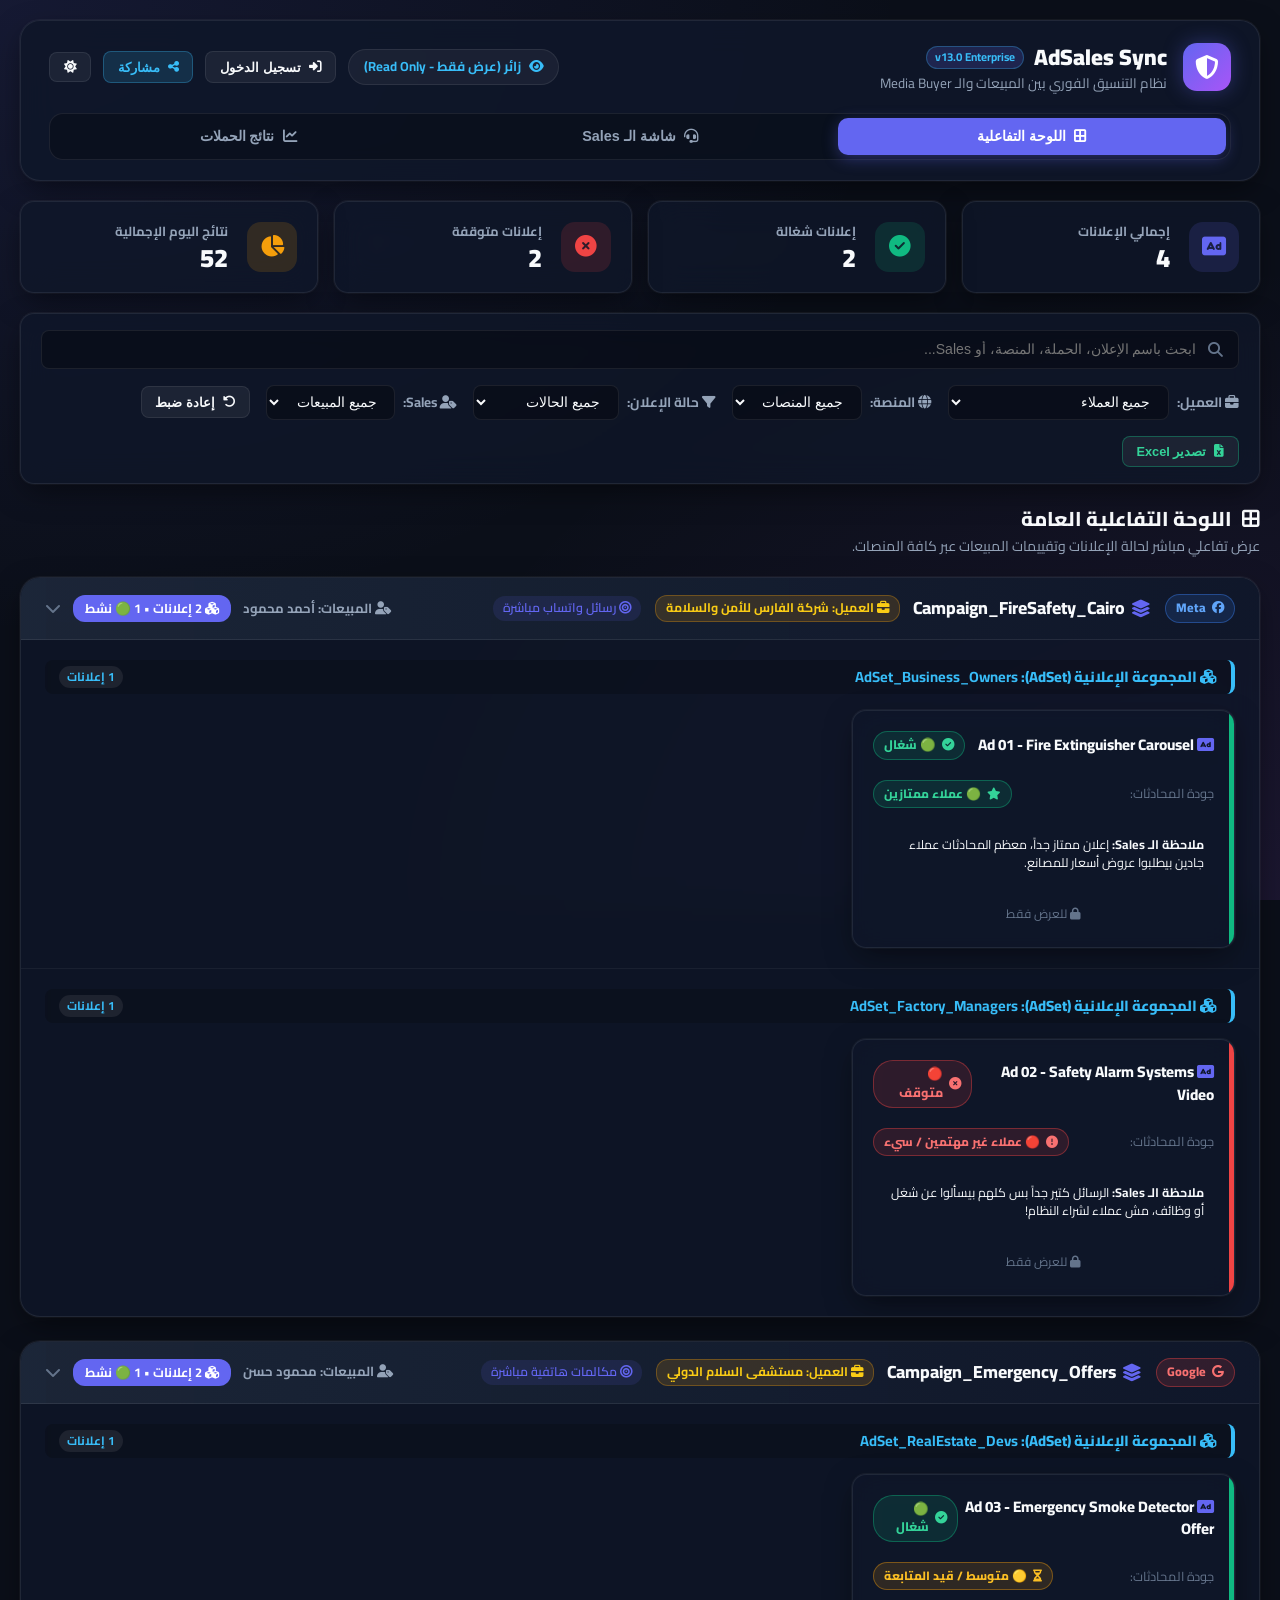
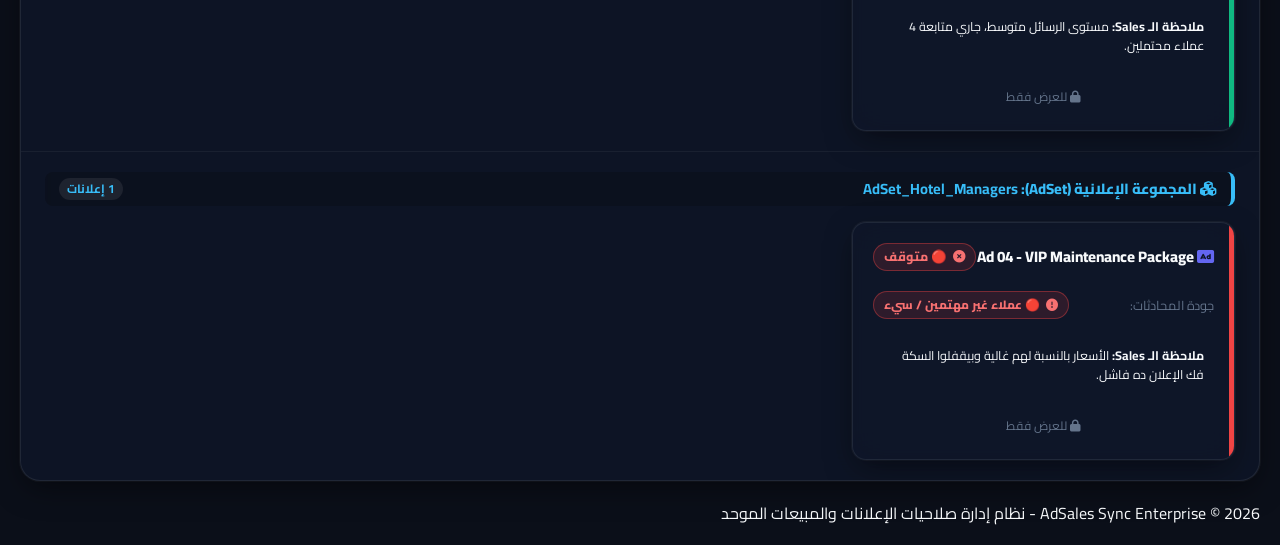
==== commit 7ad8ea1c: "Add export buttons for Excel in various sections" ====
--- a/index.html
+++ b/index.html
@@ -88,6 +88,7 @@
                     <select id="filter-sales"><option value="all">جميع المبيعات</option></select>
                 </div>
                 <button id="reset-filters-btn" class="btn btn-secondary btn-sm"><i class="fa-solid fa-rotate-left"></i> إعادة ضبط</button>
+                <button id="export-excel-btn" class="btn btn-secondary btn-sm" style="color:#34d399; border-color:rgba(16,185,129,0.4);"><i class="fa-solid fa-file-excel"></i> تصدير Excel</button>
             </div>
         </section>
         <!-- MAIN CONTENT PANELS -->
@@ -102,7 +103,7 @@
                 <div id="sales-mobile-cards" class="sales-mobile-grid mobile-only"></div>
             </section>
             <section id="view-results-view" class="view-panel">
-                <div class="panel-header" style="display: flex; justify-content: space-between; align-items: center; flex-wrap: wrap; gap: 12px;"><div><h2><i class="fa-solid fa-chart-line"></i> نتائج الحملات (Campaign Results)</h2><p>تقرير مباشر لعدد الرسائل/النتائج والتاريخ لكل إعلان بدون الحاجة لإرسال Screenshots.</p></div><div style="display: flex; gap: 10px; align-items: center; flex-wrap: wrap;"><div style="display: flex; align-items: center; gap: 6px; background: rgba(255,255,255,0.06); padding: 6px 12px; border-radius: 8px; border: 1px solid var(--border-color);"><label for="results-date-picker" style="font-size: 0.82rem; font-weight: 700; color: var(--text-secondary);"><i class="fa-solid fa-calendar-days"></i> تاريخ التقرير:</label><input type="date" id="results-date-picker" style="background: transparent; color: var(--text-color); border: none; font-size: 0.85rem; font-weight: 700; font-family: inherit; cursor: pointer;"></div></div></div>
+                <div class="panel-header" style="display: flex; justify-content: space-between; align-items: center; flex-wrap: wrap; gap: 12px;"><div><h2><i class="fa-solid fa-chart-line"></i> نتائج الحملات (Campaign Results)</h2><p>تقرير مباشر لعدد الرسائل/النتائج والتاريخ لكل إعلان بدون الحاجة لإرسال Screenshots.</p></div><div style="display: flex; gap: 10px; align-items: center; flex-wrap: wrap;"><div style="display: flex; align-items: center; gap: 6px; background: rgba(255,255,255,0.06); padding: 6px 12px; border-radius: 8px; border: 1px solid var(--border-color);"><label for="results-date-picker" style="font-size: 0.82rem; font-weight: 700; color: var(--text-secondary);"><i class="fa-solid fa-calendar-days"></i> تاريخ التقرير:</label><input type="date" id="results-date-picker" style="background: transparent; color: var(--text-color); border: none; font-size: 0.85rem; font-weight: 700; font-family: inherit; cursor: pointer;"></div><button id="export-results-excel-btn" class="btn btn-secondary btn-sm" style="color:#34d399; border-color:rgba(16,185,129,0.4);"><i class="fa-solid fa-file-excel"></i> تصدير التقرير (Excel)</button></div></div>
                 <div class="table-responsive desktop-only"><table class="data-table"><thead><tr id="results-table-header"><th>المنصة</th><th>الإعلان والهدف</th><th>الحملة والمجموعة</th><th>التاريخ (انقر للتغيير بالتقويم)</th><th>عدد الرسائل (النتيجة الرئيسية)</th><th>المؤشرات المخصصة (إضافة/حذف)</th><th>إجراءات التقويم والنتائج</th></tr></thead><tbody id="results-table-body"></tbody></table></div>
                 <div id="results-mobile-cards" class="sales-mobile-grid mobile-only"></div>
             </section>
@@ -152,7 +153,7 @@
         <div id="history-modal" class="modal-overlay hidden">
             <div class="modal-content" style="max-width: 820px;">
                 <div class="modal-header"><h3 id="history-modal-title"><i class="fa-solid fa-clock-rotate-left"></i> سجل وتقارير نتائج الإعلان بالتقويم</h3><button class="close-btn" onclick="document.getElementById('history-modal').classList.add('hidden');"><i class="fa-solid fa-xmark"></i></button></div>
-                <div class="history-filter-bar" style="background: rgba(0,0,0,0.3); border: 1px solid var(--border-color); padding: 12px; border-radius: 12px; display: flex; flex-direction: column; gap: 10px;"><div style="display: flex; gap: 8px; flex-wrap: wrap; align-items: center; justify-content: space-between;"><div style="display: flex; gap: 6px; flex-wrap: wrap; align-items: center;"><span style="font-size: 0.8rem; font-weight: 800; color: var(--text-secondary);"><i class="fa-solid fa-filter"></i> الفلترة الزمنية:</span><button type="button" class="btn btn-secondary btn-sm history-preset-btn active" data-preset="all">🌐 الكل</button><button type="button" class="btn btn-secondary btn-sm history-preset-btn" data-preset="7days">⚡ آخر 7 أيام</button><button type="button" class="btn btn-secondary btn-sm history-preset-btn" data-preset="30days">📅 آخر 30 يوم</button><button type="button" class="btn btn-secondary btn-sm history-preset-btn" data-preset="thisMonth">🗓️ هذا الشهر</button></div><button type="button" id="copy-history-report-btn" class="btn btn-share btn-sm"><i class="fa-solid fa-copy"></i> 📋 نسخ التقرير للواتساب</button></div><div style="display: flex; gap: 10px; align-items: center; flex-wrap: wrap; font-size: 0.82rem; font-weight: 700; color: var(--text-secondary);"><div style="display: flex; align-items: center; gap: 4px;"><label>من (From):</label><input type="date" id="history-start-date" style="background: rgba(0,0,0,0.4); color: var(--text-primary); border: 1px solid var(--border-color); padding: 4px 8px; border-radius: 6px; font-size: 0.8rem; font-family: inherit;"></div><div style="display: flex; align-items: center; gap: 4px;"><label>إلى (To):</label><input type="date" id="history-end-date" style="background: rgba(0,0,0,0.4); color: var(--text-primary); border: 1px solid var(--border-color); padding: 4px 8px; border-radius: 6px; font-size: 0.8rem; font-family: inherit;"></div><button type="button" id="apply-custom-history-date-btn" class="btn btn-primary btn-sm" style="padding: 3px 10px; font-size: 0.78rem;">تطبيق النطاق</button></div></div>
+                <div class="history-filter-bar" style="background: rgba(0,0,0,0.3); border: 1px solid var(--border-color); padding: 12px; border-radius: 12px; display: flex; flex-direction: column; gap: 10px;"><div style="display: flex; gap: 8px; flex-wrap: wrap; align-items: center; justify-content: space-between;"><div style="display: flex; gap: 6px; flex-wrap: wrap; align-items: center;"><span style="font-size: 0.8rem; font-weight: 800; color: var(--text-secondary);"><i class="fa-solid fa-filter"></i> الفلترة الزمنية:</span><button type="button" class="btn btn-secondary btn-sm history-preset-btn active" data-preset="all">🌐 الكل</button><button type="button" class="btn btn-secondary btn-sm history-preset-btn" data-preset="7days">⚡ آخر 7 أيام</button><button type="button" class="btn btn-secondary btn-sm history-preset-btn" data-preset="30days">📅 آخر 30 يوم</button><button type="button" class="btn btn-secondary btn-sm history-preset-btn" data-preset="thisMonth">🗓️ هذا الشهر</button></div><div style="display:flex; gap:6px;"><button type="button" id="copy-history-report-btn" class="btn btn-share btn-sm"><i class="fa-solid fa-copy"></i> 📋 نسخ الواتساب</button><button type="button" id="export-history-excel-btn" class="btn btn-secondary btn-sm" style="color:#34d399; border-color:rgba(16,185,129,0.4);"><i class="fa-solid fa-file-excel"></i> تصدير Excel</button></div></div><div style="display: flex; gap: 10px; align-items: center; flex-wrap: wrap; font-size: 0.82rem; font-weight: 700; color: var(--text-secondary);"><div style="display: flex; align-items: center; gap: 4px;"><label>من (From):</label><input type="date" id="history-start-date" style="background: rgba(0,0,0,0.4); color: var(--text-primary); border: 1px solid var(--border-color); padding: 4px 8px; border-radius: 6px; font-size: 0.8rem; font-family: inherit;"></div><div style="display: flex; align-items: center; gap: 4px;"><label>إلى (To):</label><input type="date" id="history-end-date" style="background: rgba(0,0,0,0.4); color: var(--text-primary); border: 1px solid var(--border-color); padding: 4px 8px; border-radius: 6px; font-size: 0.8rem; font-family: inherit;"></div><button type="button" id="apply-custom-history-date-btn" class="btn btn-primary btn-sm" style="padding: 3px 10px; font-size: 0.78rem;">تطبيق النطاق</button></div></div>
                 <div id="history-kpi-cards" style="display: grid; grid-template-columns: repeat(auto-fit, minmax(170px, 1fr)); gap: 10px;"></div>
                 <div id="history-chart-container" style="background: rgba(0,0,0,0.25); border: 1px solid var(--border-color); border-radius: 12px; padding: 12px; display: flex; flex-direction: column; gap: 8px;"><div style="display: flex; justify-content: space-between; align-items: center; font-size: 0.82rem; font-weight: 800; color: var(--accent-blue);"><span><i class="fa-solid fa-chart-simple"></i> الرسم البياني لأداء الفترة المختارة</span><span id="history-chart-range-label" style="font-size: 0.75rem; color: var(--text-muted);"></span></div><div id="history-bar-chart" style="display: flex; align-items: flex-end; gap: 8px; height: 130px; padding-top: 20px; overflow-x: auto; border-bottom: 1px solid rgba(255,255,255,0.1);"></div></div>
                 <div style="padding: 0.5rem 0;"><div class="table-responsive"><table class="data-table"><thead><tr id="history-table-header"><th>التاريخ (Date)</th><th>عدد النتائج / الرسائل</th><th>المؤشرات المخصصة</th></tr></thead><tbody id="history-table-body"></tbody></table></div></div>
@@ -163,4 +164,4 @@
     </div>
     <script src="app.js?v=13.0"></script>
 </body>
-    </html>
+</html>
--- a/style.css
+++ b/style.css
@@ -1,3 +1,98 @@
+/* SLEEK HORIZONTAL GLASS SLIDER FOR CUSTOM METRICS PILLS */
+.metrics-slider-container {
+    display: flex !important;
+    align-items: center !important;
+    gap: 6px !important;
+    overflow-x: auto !important;
+    overflow-y: hidden !important;
+    max-width: 210px !important;
+    padding: 6px 4px 8px 4px !important;
+    white-space: nowrap !important;
+    scrollbar-width: thin !important;
+    scrollbar-color: #38bdf8 rgba(0, 0, 0, 0.5) !important;
+}
+
+.metrics-slider-container::-webkit-scrollbar {
+    height: 7px !important;
+}
+
+.metrics-slider-container::-webkit-scrollbar-track {
+    background: rgba(0, 0, 0, 0.4) !important;
+    border-radius: 4px !important;
+}
+
+.metrics-slider-container::-webkit-scrollbar-thumb {
+    background: #38bdf8 !important;
+    border-radius: 4px !important;
+    box-shadow: 0 0 8px rgba(56, 189, 248, 0.8) !important;
+}
+
+.metrics-slider-container::-webkit-scrollbar-thumb:hover {
+    background: #60a5fa !important;
+}
+
+.metric-pill {
+    background: rgba(99, 102, 241, 0.14) !important;
+    border: 1px solid rgba(99, 102, 241, 0.35) !important;
+    color: var(--text-primary) !important;
+    padding: 3px 8px !important;
+    border-radius: 6px !important;
+    font-size: 0.78rem !important;
+    font-weight: 700 !important;
+    white-space: nowrap !important;
+    display: inline-flex !important;
+    align-items: center !important;
+    gap: 4px !important;
+    flex-shrink: 0 !important;
+}
+
+/* HISTORY BAR CHART STYLING */
+.history-preset-btn.active {
+    background: var(--primary-color) !important;
+    color: #ffffff !important;
+    border-color: var(--primary-color) !important;
+    box-shadow: 0 0 10px var(--primary-glow) !important;
+}
+
+.chart-bar-column {
+    display: flex;
+    flex-direction: column;
+    align-items: center;
+    justify-content: flex-end;
+    flex: 1;
+    min-width: 42px;
+    height: 100%;
+    position: relative;
+}
+
+.chart-bar-fill {
+    width: 75%;
+    background: linear-gradient(180deg, var(--accent-blue), var(--primary-color));
+    border-radius: 6px 6px 0 0;
+    transition: height 0.3s ease, background 0.2s ease;
+    position: relative;
+    cursor: pointer;
+}
+
+.chart-bar-fill:hover {
+    background: linear-gradient(180deg, var(--accent-green), var(--primary-color));
+    box-shadow: 0 0 12px rgba(16, 185, 129, 0.4);
+}
+
+.chart-bar-value {
+    font-size: 0.75rem;
+    font-weight: 900;
+    color: var(--status-winning-text);
+    margin-bottom: 4px;
+}
+
+.chart-bar-label {
+    font-size: 0.7rem;
+    color: var(--text-muted);
+    margin-top: 6px;
+    white-space: nowrap;
+}
+
 /* HIDE MOBILE CARDS CONTAINERS ON DESKTOP SCREENS */
 .mobile-only,
 #sales-mobile-cards,
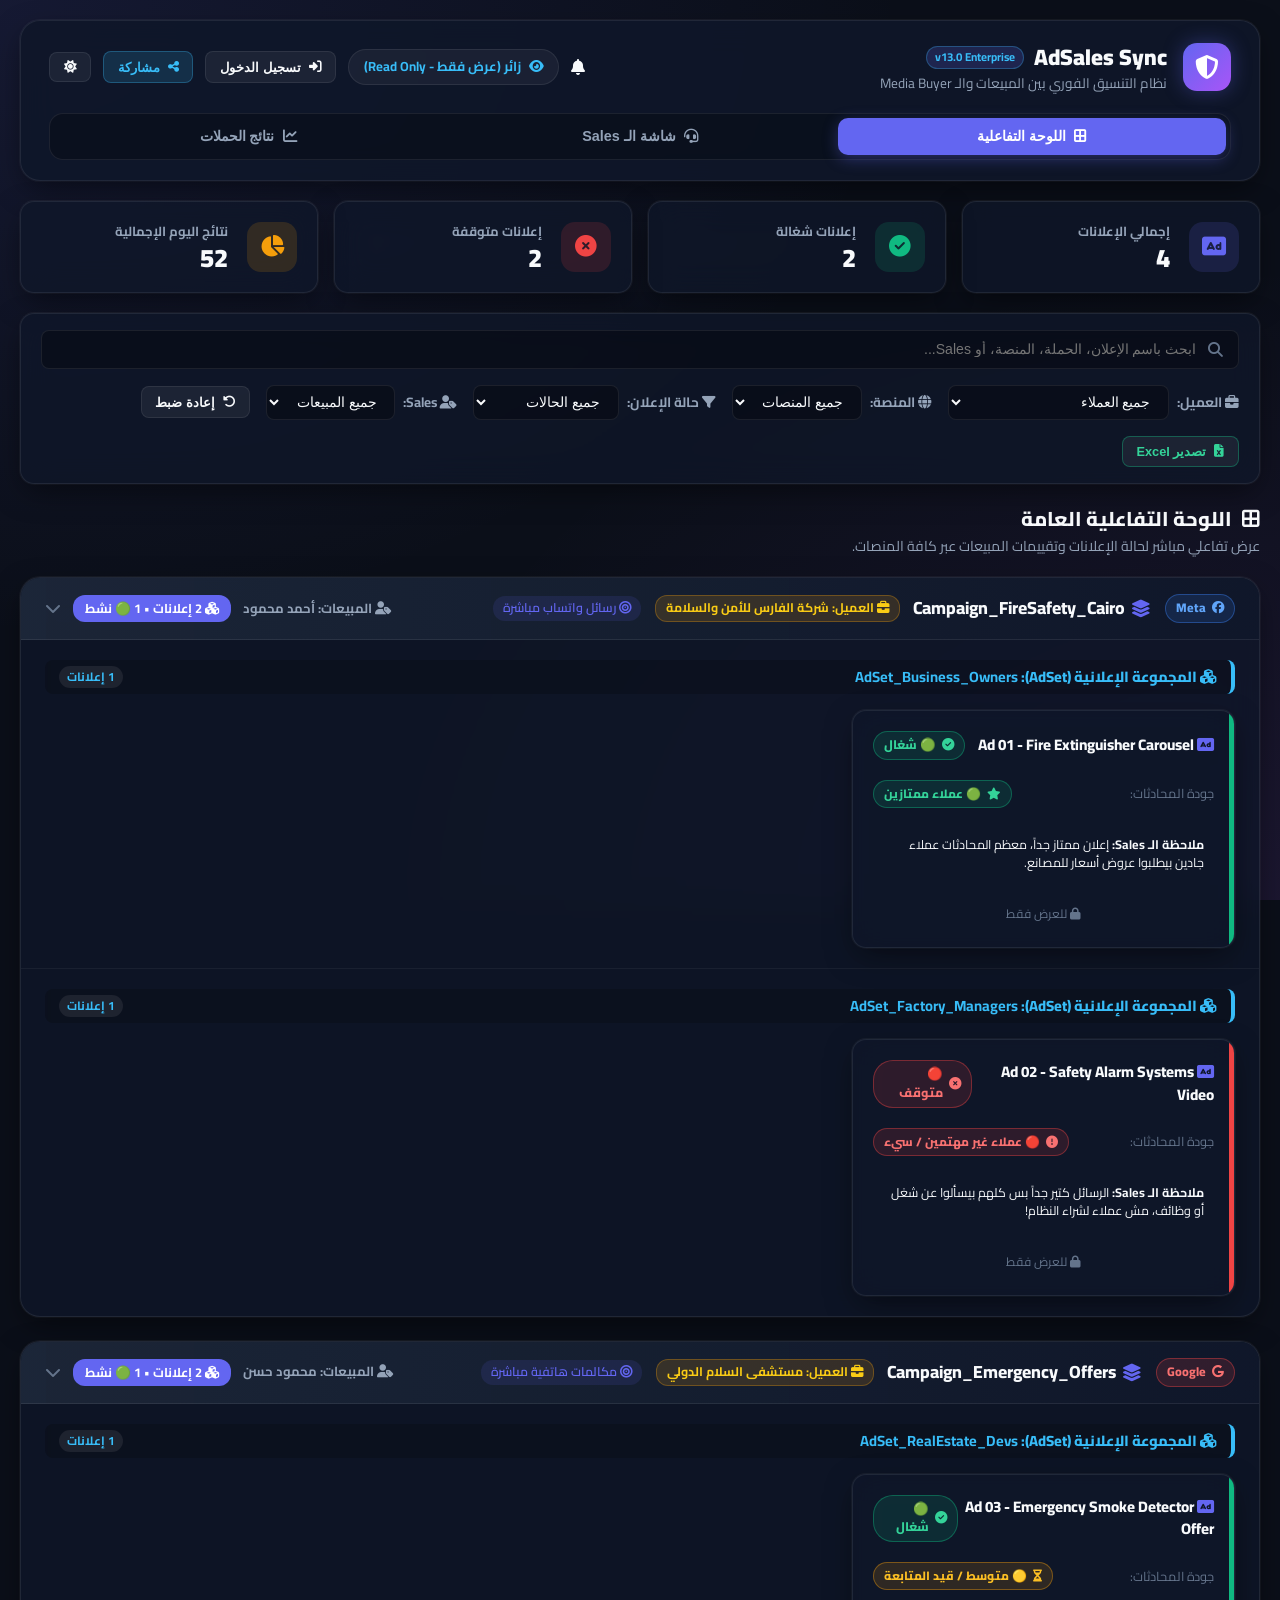
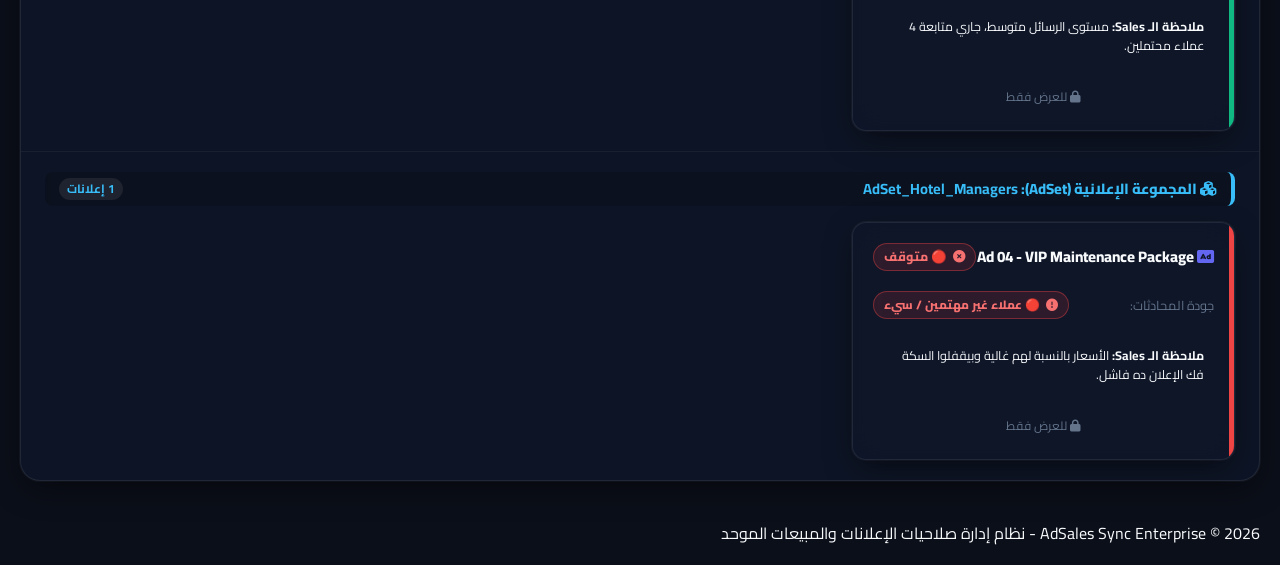
==== commit 8ce3769a: "Implement notification bell and drawer UI Added notification bell and drawer for alerts." ====
--- a/index.html
+++ b/index.html
@@ -27,6 +27,11 @@
                     </div>
                 </div>
                 <div class="header-actions-row">
+                    <!-- NOTIFICATION BELL -->
+                    <div id="notification-bell-btn" class="notification-bell-container" title="مركز الإشعارات والتنبيهات الحية">
+                        <i class="fa-solid fa-bell"></i>
+                        <span id="unread-count-badge" class="unread-badge hidden">0</span>
+                    </div>
                     <!-- ROLE INDICATOR / LOGIN STATUS -->
                     <div id="role-badge" class="role-indicator-badge" title="انقر لتغيير أو تسجيل الدخول بصلاحيتك">
                         <i class="fa-solid fa-eye"></i> <span id="role-text">زائر (عرض فقط - Read Only)</span>
@@ -160,6 +165,16 @@
                 <div class="modal-footer"><button type="button" class="btn btn-secondary" onclick="document.getElementById('history-modal').classList.add('hidden');">إغلاق السجل</button></div>
             </div>
         </div>
+        <!-- NOTIFICATION DRAWER DROPDOWN -->
+        <div id="notification-drawer" class="notification-drawer hidden">
+            <div class="drawer-header">
+                <h4><i class="fa-solid fa-bell" style="color:var(--accent-blue);"></i> مركز الإشعارات الحية</h4>
+                <button id="mark-all-read-btn" class="btn btn-secondary btn-sm" style="font-size:0.75rem; padding:2px 8px;"><i class="fa-solid fa-check-double"></i> تم قراءة الكل</button>
+            </div>
+            <div id="notifications-list" class="drawer-body"></div>
+        </div>
+        <!-- FLOATING TOAST NOTIFICATIONS CONTAINER -->
+        <div id="toast-container" class="toast-container"></div>
         <footer class="app-footer"><p>AdSales Sync Enterprise &copy; 2026 - نظام إدارة صلاحيات الإعلانات والمبيعات الموحد</p></footer>
     </div>
     <script src="app.js?v=13.0"></script>
--- a/style.css
+++ b/style.css
@@ -1,3 +1,136 @@
+/* PERFECTED LIGHT MODE DESIGN SYSTEM (v13.0) */
+body.light-mode {
+    --bg-main: #f1f5f9;
+    --bg-card: #ffffff;
+    --bg-header: rgba(255, 255, 255, 0.94);
+    --border-color: rgba(203, 213, 225, 0.7);
+    --border-hover: rgba(99, 102, 241, 0.5);
+    --text-primary: #0f172a;
+    --text-secondary: #475569;
+    --text-muted: #64748b;
+    --shadow-card: 0 10px 25px -5px rgba(148, 163, 184, 0.18), 0 0 0 1px rgba(203, 213, 225, 0.4);
+    background-image: 
+        radial-gradient(at 0% 0%, rgba(99, 102, 241, 0.06) 0px, transparent 50%),
+        radial-gradient(at 100% 100%, rgba(56, 189, 248, 0.06) 0px, transparent 50%) !important;
+}
+
+body.light-mode .view-switcher {
+    background: #e2e8f0 !important;
+    border-color: #cbd5e1 !important;
+}
+
+body.light-mode .search-box input,
+body.light-mode .filter-item select,
+body.light-mode .form-group input,
+body.light-mode .form-group select,
+body.light-mode .form-group textarea {
+    background: #ffffff !important;
+    color: #0f172a !important;
+    border-color: #cbd5e1 !important;
+}
+
+body.light-mode .search-box input:focus,
+body.light-mode .filter-item select:focus,
+body.light-mode .form-group input:focus,
+body.light-mode .form-group select:focus,
+body.light-mode .form-group textarea:focus {
+    border-color: var(--primary-color) !important;
+    box-shadow: 0 0 10px rgba(99, 102, 241, 0.25) !important;
+}
+
+body.light-mode .campaign-group-card {
+    background: #ffffff !important;
+    border-color: #e2e8f0 !important;
+}
+
+body.light-mode .campaign-header-bar {
+    background: linear-gradient(90deg, #f8fafc, #f1f5f9) !important;
+    border-bottom-color: #e2e8f0 !important;
+}
+
+body.light-mode .campaign-header-bar:hover {
+    background: linear-gradient(90deg, #f1f5f9, #e2e8f0) !important;
+}
+
+body.light-mode .campaign-header-bar h3 {
+    color: #0f172a !important;
+}
+
+body.light-mode .adset-title-bar {
+    background: #f8fafc !important;
+    border-right-color: var(--accent-blue) !important;
+    color: #0284c7 !important;
+}
+
+body.light-mode .ad-card {
+    background: #ffffff !important;
+    border-color: #e2e8f0 !important;
+    box-shadow: 0 4px 15px rgba(0, 0, 0, 0.04) !important;
+}
+
+body.light-mode .table-responsive {
+    background: #ffffff !important;
+    border-color: #e2e8f0 !important;
+}
+
+body.light-mode tr.table-campaign-row {
+    background: linear-gradient(90deg, rgba(99, 102, 241, 0.12), #e2e8f0) !important;
+    color: #0f172a !important;
+    border-bottom-color: var(--primary-color) !important;
+}
+
+body.light-mode tr.table-campaign-row td {
+    color: #0f172a !important;
+}
+
+body.light-mode tr.table-adset-row {
+    background: #f1f5f9 !important;
+    color: #0284c7 !important;
+}
+
+body.light-mode .data-table th {
+    background: #f8fafc !important;
+    color: #475569 !important;
+    border-bottom-color: #e2e8f0 !important;
+}
+
+body.light-mode tr.table-ad-child-row:hover {
+    background: #f8fafc !important;
+}
+
+body.light-mode .modal-content {
+    background: #ffffff !important;
+    color: #0f172a !important;
+    border-color: #cbd5e1 !important;
+    box-shadow: 0 25px 50px -12px rgba(15, 23, 42, 0.25) !important;
+}
+
+body.light-mode .modal-header h3 {
+    color: #0f172a !important;
+}
+
+body.light-mode .history-filter-bar,
+body.light-mode #history-chart-container {
+    background: #f8fafc !important;
+    border-color: #e2e8f0 !important;
+}
+
+body.light-mode .metrics-slider-container::-webkit-scrollbar-track {
+    background: #e2e8f0 !important;
+}
+
+body.light-mode .metric-pill {
+    background: rgba(99, 102, 241, 0.08) !important;
+    border-color: rgba(99, 102, 241, 0.25) !important;
+    color: #1e1b4b !important;
+}
+
+body.light-mode .sales-note-box {
+    background: #f8fafc !important;
+    border-color: #cbd5e1 !important;
+    color: #334155 !important;
+}
+
 /* SLEEK HORIZONTAL GLASS SLIDER FOR CUSTOM METRICS PILLS */
 .metrics-slider-container {
     display: flex !important;
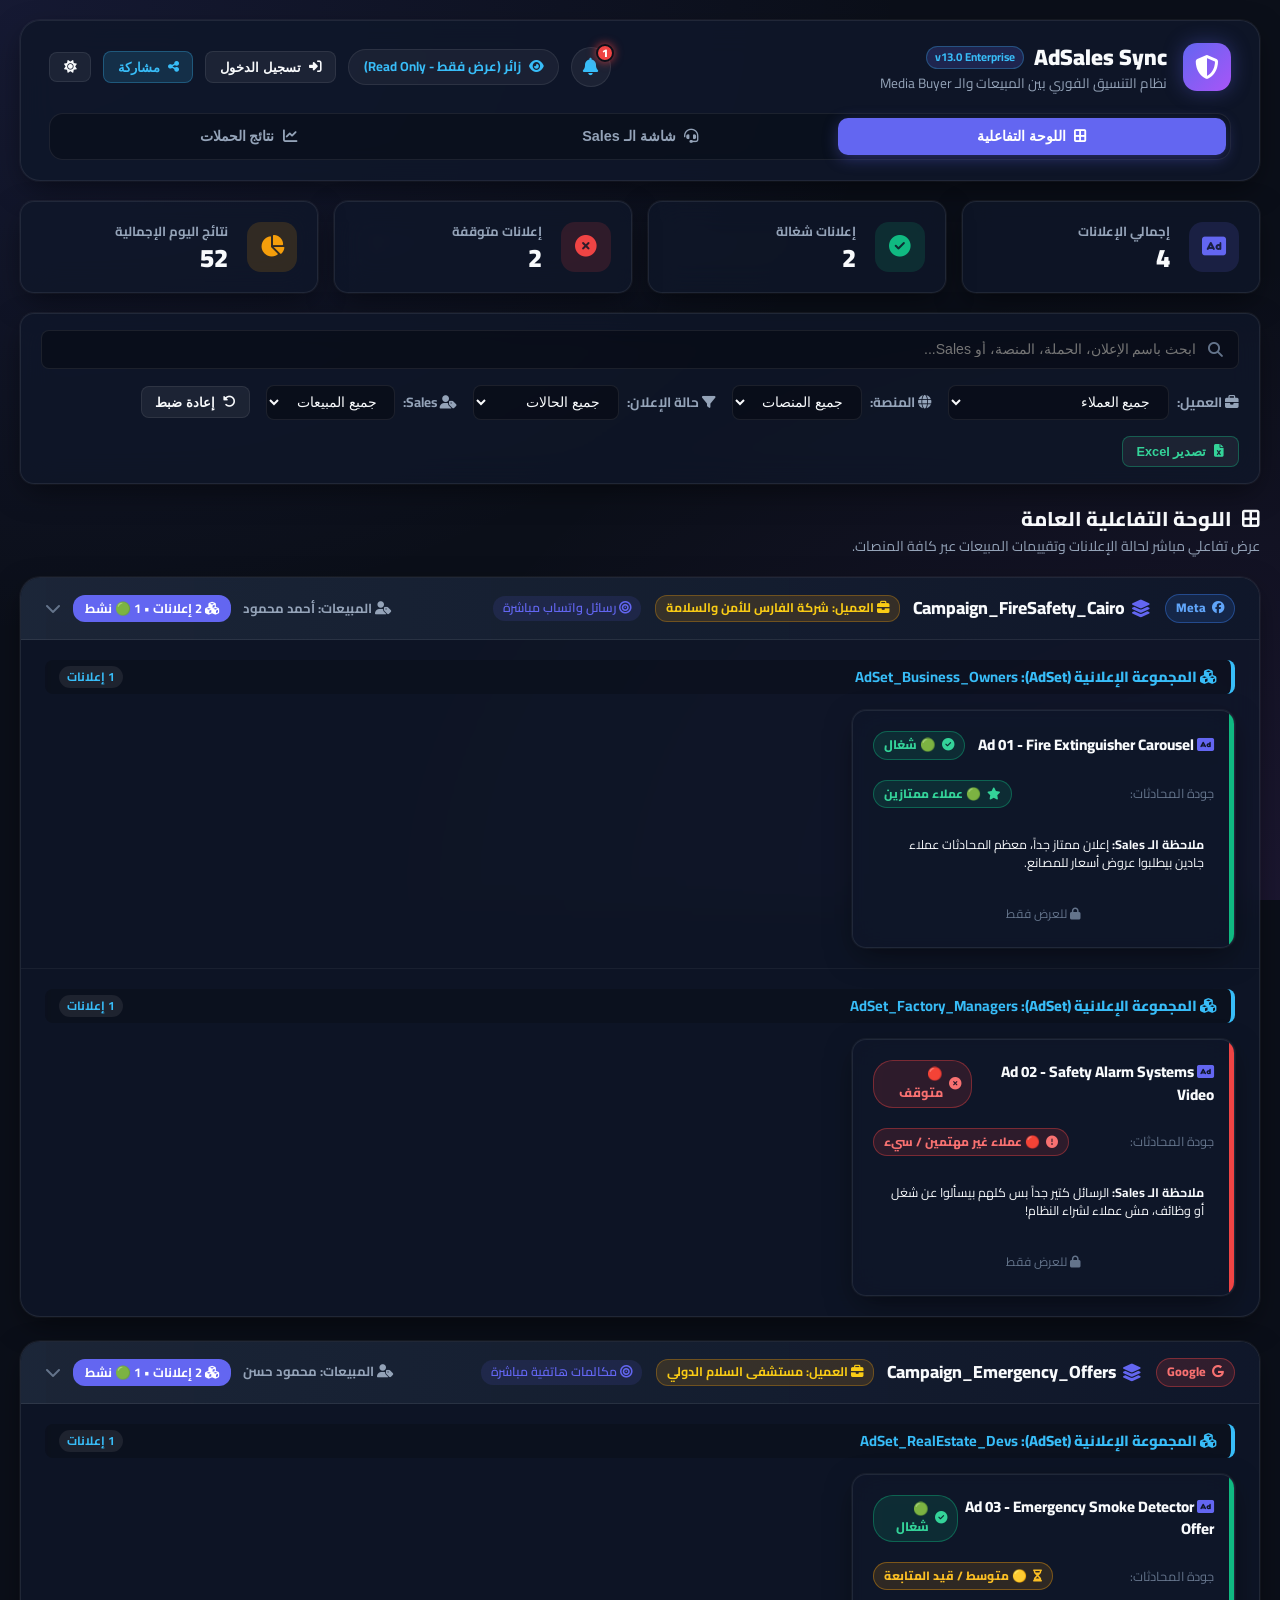
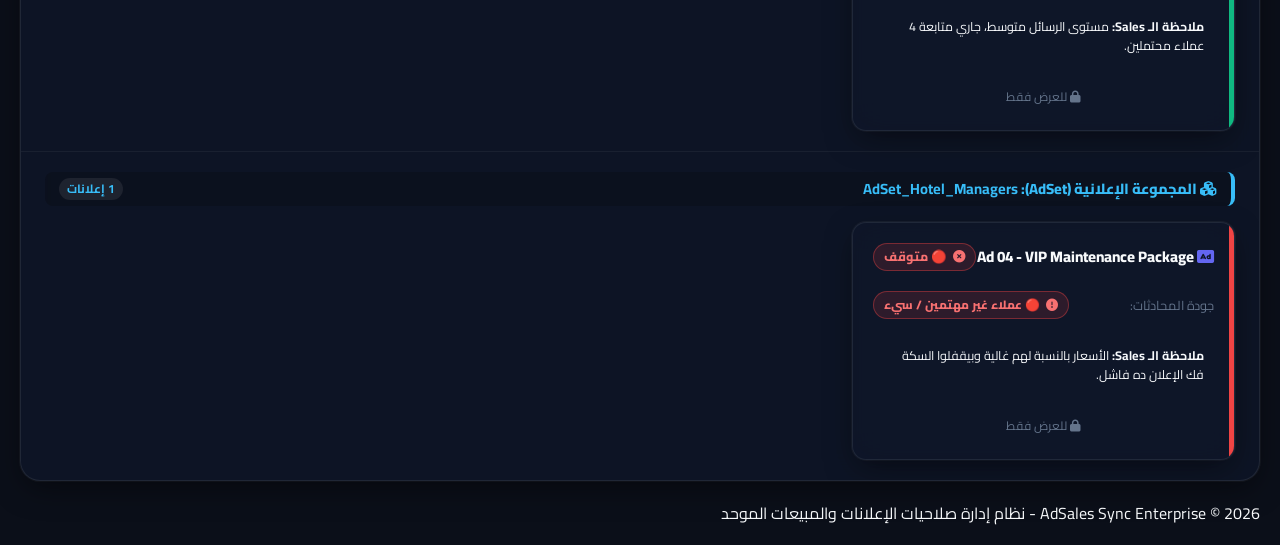
==== commit e52760f2: "Update index.html" ====
--- a/index.html
+++ b/index.html
@@ -93,6 +93,7 @@
                     <select id="filter-sales"><option value="all">جميع المبيعات</option></select>
                 </div>
                 <button id="reset-filters-btn" class="btn btn-secondary btn-sm"><i class="fa-solid fa-rotate-left"></i> إعادة ضبط</button>
+                <button id="reset-all-ads-btn" class="btn btn-secondary btn-sm admin-mb-only" style="color:#ef4444; border-color:rgba(239,68,68,0.4);"><i class="fa-solid fa-trash-can"></i> مسح الكل وإعادة البدء</button>
                 <button id="export-excel-btn" class="btn btn-secondary btn-sm" style="color:#34d399; border-color:rgba(16,185,129,0.4);"><i class="fa-solid fa-file-excel"></i> تصدير Excel</button>
             </div>
         </section>
--- a/style.css
+++ b/style.css
@@ -1,3 +1,229 @@
+/* REAL-TIME NOTIFICATION SYSTEM & ALERT CENTER (v13.0) */
+.notification-bell-container {
+    position: relative;
+    background: rgba(255, 255, 255, 0.06);
+    border: 1px solid var(--border-color);
+    width: 40px;
+    height: 40px;
+    border-radius: 50%;
+    display: flex;
+    align-items: center;
+    justify-content: center;
+    font-size: 1.1rem;
+    color: var(--accent-blue);
+    cursor: pointer;
+    transition: all 0.25s ease;
+}
+
+.notification-bell-container:hover {
+    background: rgba(56, 189, 248, 0.15);
+    border-color: var(--accent-blue);
+    transform: scale(1.05);
+}
+
+.unread-badge {
+    position: absolute;
+    top: -4px;
+    right: -4px;
+    background: #ef4444;
+    color: #ffffff;
+    font-size: 0.7rem;
+    font-weight: 900;
+    min-width: 18px;
+    height: 18px;
+    border-radius: 10px;
+    display: flex;
+    align-items: center;
+    justify-content: center;
+    padding: 0 4px;
+    box-shadow: 0 0 10px rgba(239, 68, 68, 0.8);
+    border: 2px solid var(--bg-main);
+    animation: pulseBadge 2s infinite;
+}
+
+@keyframes pulseBadge {
+    0% { transform: scale(1); box-shadow: 0 0 0 0 rgba(239, 68, 68, 0.7); }
+    70% { transform: scale(1.1); box-shadow: 0 0 0 6px rgba(239, 68, 68, 0); }
+    100% { transform: scale(1); box-shadow: 0 0 0 0 rgba(239, 68, 68, 0); }
+}
+
+.notification-drawer {
+    position: absolute;
+    top: 85px;
+    left: 2rem;
+    width: 360px;
+    max-height: 420px;
+    background: var(--bg-card);
+    backdrop-filter: blur(20px);
+    -webkit-backdrop-filter: blur(20px);
+    border: 1px solid var(--border-color);
+    border-radius: var(--radius-lg);
+    box-shadow: 0 20px 40px rgba(0, 0, 0, 0.6);
+    z-index: 99999;
+    display: flex;
+    flex-direction: column;
+    overflow: hidden;
+    animation: slideDownDrawer 0.25s ease;
+}
+
+@keyframes slideDownDrawer {
+    from { opacity: 0; transform: translateY(-10px); }
+    to { opacity: 1; transform: translateY(0); }
+}
+
+.drawer-header {
+    padding: 12px 16px;
+    background: rgba(0, 0, 0, 0.25);
+    border-bottom: 1px solid var(--border-color);
+    display: flex;
+    justify-content: space-between;
+    align-items: center;
+}
+
+.drawer-header h4 {
+    font-size: 0.95rem;
+    font-weight: 800;
+    display: flex;
+    align-items: center;
+    gap: 8px;
+}
+
+.drawer-body {
+    padding: 8px;
+    overflow-y: auto;
+    display: flex;
+    flex-direction: column;
+    gap: 6px;
+    max-height: 350px;
+}
+
+.notification-item {
+    padding: 10px 12px;
+    border-radius: var(--radius-sm);
+    background: rgba(255, 255, 255, 0.03);
+    border: 1px solid rgba(255, 255, 255, 0.05);
+    display: flex;
+    gap: 10px;
+    align-items: flex-start;
+    transition: background 0.2s ease;
+    cursor: pointer;
+}
+
+.notification-item:hover {
+    background: rgba(255, 255, 255, 0.07);
+}
+
+.notification-item.unread {
+    border-right: 3px solid var(--accent-blue);
+    background: rgba(56, 189, 248, 0.08);
+}
+
+.notification-item.unread.urgent {
+    border-right-color: #ef4444;
+    background: rgba(239, 68, 68, 0.12);
+}
+
+.notification-icon {
+    font-size: 1.1rem;
+    margin-top: 2px;
+}
+
+.notification-content {
+    flex: 1;
+}
+
+.notification-title {
+    font-size: 0.84rem;
+    font-weight: 800;
+    margin-bottom: 2px;
+    color: var(--text-primary);
+}
+
+.notification-msg {
+    font-size: 0.78rem;
+    color: var(--text-secondary);
+    line-height: 1.3;
+}
+
+.notification-time {
+    font-size: 0.7rem;
+    color: var(--text-muted);
+    margin-top: 4px;
+}
+
+/* FLOATING TOAST POPUPS */
+.toast-container {
+    position: fixed;
+    top: 24px;
+    left: 24px;
+    z-index: 999999;
+    display: flex;
+    flex-direction: column;
+    gap: 10px;
+    pointer-events: none;
+}
+
+.toast-item {
+    pointer-events: auto;
+    min-width: 320px;
+    max-width: 400px;
+    background: #0f172a;
+    border: 1px solid var(--border-color);
+    border-radius: var(--radius-md);
+    padding: 12px 16px;
+    box-shadow: 0 15px 30px rgba(0, 0, 0, 0.6);
+    display: flex;
+    align-items: flex-start;
+    gap: 12px;
+    color: #ffffff;
+    animation: toastIn 0.35s cubic-bezier(0.175, 0.885, 0.32, 1.275);
+    position: relative;
+    overflow: hidden;
+}
+
+@keyframes toastIn {
+    from { opacity: 0; transform: translateX(-50px) scale(0.9); }
+    to { opacity: 1; transform: translateX(0) scale(1); }
+}
+
+.toast-item.toast-urgent {
+    border-color: rgba(239, 68, 68, 0.5);
+    background: linear-gradient(135deg, #1e1b4b, #0f172a);
+}
+
+.toast-item.toast-success {
+    border-color: rgba(16, 185, 129, 0.5);
+}
+
+.toast-close {
+    background: transparent;
+    border: none;
+    color: var(--text-muted);
+    cursor: pointer;
+    font-size: 0.9rem;
+    padding: 2px;
+}
+
+.toast-close:hover { color: #ffffff; }
+
+body.light-mode .notification-drawer {
+    background: #ffffff !important;
+    border-color: #cbd5e1 !important;
+    box-shadow: 0 20px 40px rgba(15, 23, 42, 0.2) !important;
+}
+
+body.light-mode .notification-item {
+    background: #f8fafc !important;
+    border-color: #e2e8f0 !important;
+}
+
+body.light-mode .toast-item {
+    background: #ffffff !important;
+    color: #0f172a !important;
+    border-color: #cbd5e1 !important;
+    box-shadow: 0 15px 30px rgba(15, 23, 42, 0.2) !important;
+}
+
 /* PERFECTED LIGHT MODE DESIGN SYSTEM (v13.0) */
 body.light-mode {
     --bg-main: #f1f5f9;
@@ -903,3 +1129,222 @@
     padding-left: 2rem !important;
     padding-right: 0.75rem !important;
 }
+
+/* ==========================================================================
+   BULLETPROOF MOBILE RESPONSIVE SYSTEM (v13.0 - ALL PHONES FIXED 100%)
+   ========================================================================== */
+@media (max-width: 768px) {
+    .app-container {
+        padding: 0.5rem !important;
+        gap: 0.75rem !important;
+        max-width: 100vw !important;
+        overflow-x: hidden !important;
+    }
+
+    .main-header {
+        padding: 0.85rem 0.75rem !important;
+        gap: 0.85rem !important;
+        border-radius: 14px !important;
+    }
+
+    .header-top-row {
+        flex-direction: column !important;
+        align-items: center !important;
+        gap: 0.75rem !important;
+        width: 100% !important;
+    }
+
+    .brand-section {
+        flex-direction: column !important;
+        align-items: center !important;
+        text-align: center !important;
+        gap: 0.4rem !important;
+    }
+
+    .logo-icon {
+        width: 42px !important;
+        height: 42px !important;
+        font-size: 1.25rem !important;
+    }
+
+    .brand-text h1 {
+        font-size: 1.1rem !important;
+        justify-content: center !important;
+        flex-wrap: wrap !important;
+    }
+
+    .brand-text p {
+        font-size: 0.78rem !important;
+    }
+
+    .header-actions-row {
+        width: 100% !important;
+        flex-wrap: wrap !important;
+        justify-content: center !important;
+        gap: 0.4rem !important;
+    }
+
+    .notification-bell-container {
+        width: 36px !important;
+        height: 36px !important;
+        font-size: 0.95rem !important;
+    }
+
+    .role-indicator-badge {
+        font-size: 0.75rem !important;
+        padding: 0.35rem 0.75rem !important;
+        width: 100% !important;
+        justify-content: center !important;
+    }
+
+    .header-actions-row .btn {
+        padding: 0.35rem 0.65rem !important;
+        font-size: 0.78rem !important;
+    }
+
+    .view-switcher {
+        flex-wrap: wrap !important;
+        gap: 4px !important;
+        width: 100% !important;
+    }
+
+    .nav-btn {
+        flex: 1 1 45% !important;
+        padding: 0.55rem 0.4rem !important;
+        font-size: 0.78rem !important;
+        justify-content: center !important;
+        text-align: center !important;
+    }
+
+    .metrics-bar {
+        grid-template-columns: repeat(2, 1fr) !important;
+        gap: 0.5rem !important;
+    }
+
+    .metric-card {
+        padding: 0.75rem 0.6rem !important;
+        gap: 0.5rem !important;
+        border-radius: 12px !important;
+    }
+
+    .metric-icon {
+        width: 36px !important;
+        height: 36px !important;
+        font-size: 1rem !important;
+        border-radius: 10px !important;
+    }
+
+    .metric-info .metric-label {
+        font-size: 0.72rem !important;
+    }
+
+    .metric-info h3 {
+        font-size: 1.2rem !important;
+    }
+
+    .controls-bar {
+        padding: 0.75rem !important;
+        flex-direction: column !important;
+        align-items: stretch !important;
+        gap: 0.65rem !important;
+    }
+
+    .search-box {
+        width: 100% !important;
+        min-width: 100% !important;
+    }
+
+    .filter-group {
+        width: 100% !important;
+        flex-direction: column !important;
+        align-items: stretch !important;
+        gap: 0.5rem !important;
+    }
+
+    .filter-item {
+        width: 100% !important;
+        flex-direction: column !important;
+        align-items: flex-start !important;
+        gap: 2px !important;
+    }
+
+    .filter-item select {
+        width: 100% !important;
+    }
+
+    .controls-bar .btn {
+        width: 100% !important;
+    }
+
+    .hierarchical-ads-grid {
+        grid-template-columns: 1fr !important;
+        gap: 0.85rem !important;
+    }
+
+    .campaign-group-card {
+        border-radius: 14px !important;
+    }
+
+    .campaign-header-bar {
+        padding: 0.75rem 0.85rem !important;
+        flex-direction: column !important;
+        align-items: flex-start !important;
+        gap: 8px !important;
+    }
+
+    .campaign-header-title {
+        width: 100% !important;
+        gap: 6px !important;
+    }
+
+    .campaign-header-title h3 {
+        font-size: 0.95rem !important;
+    }
+
+    .adset-group-section {
+        padding: 0.75rem !important;
+    }
+
+    .adset-title-bar {
+        font-size: 0.82rem !important;
+        padding: 5px 10px !important;
+        flex-direction: column !important;
+        align-items: flex-start !important;
+        gap: 4px !important;
+    }
+
+    .ad-card {
+        padding: 0.85rem !important;
+        gap: 0.65rem !important;
+    }
+
+    .notification-drawer {
+        left: 3% !important;
+        right: 3% !important;
+        width: 94% !important;
+        max-width: 94% !important;
+        top: 140px !important;
+    }
+
+    .toast-container {
+        left: 8px !important;
+        right: 8px !important;
+        top: 8px !important;
+    }
+
+    .toast-item {
+        min-width: 100% !important;
+        max-width: 100% !important;
+        padding: 10px 12px !important;
+    }
+
+    .modal-content {
+        padding: 1rem 0.85rem !important;
+        max-height: 94vh !important;
+        border-radius: 14px !important;
+    }
+
+    .form-row {
+        grid-template-columns: 1fr !important;
+    }
+}
